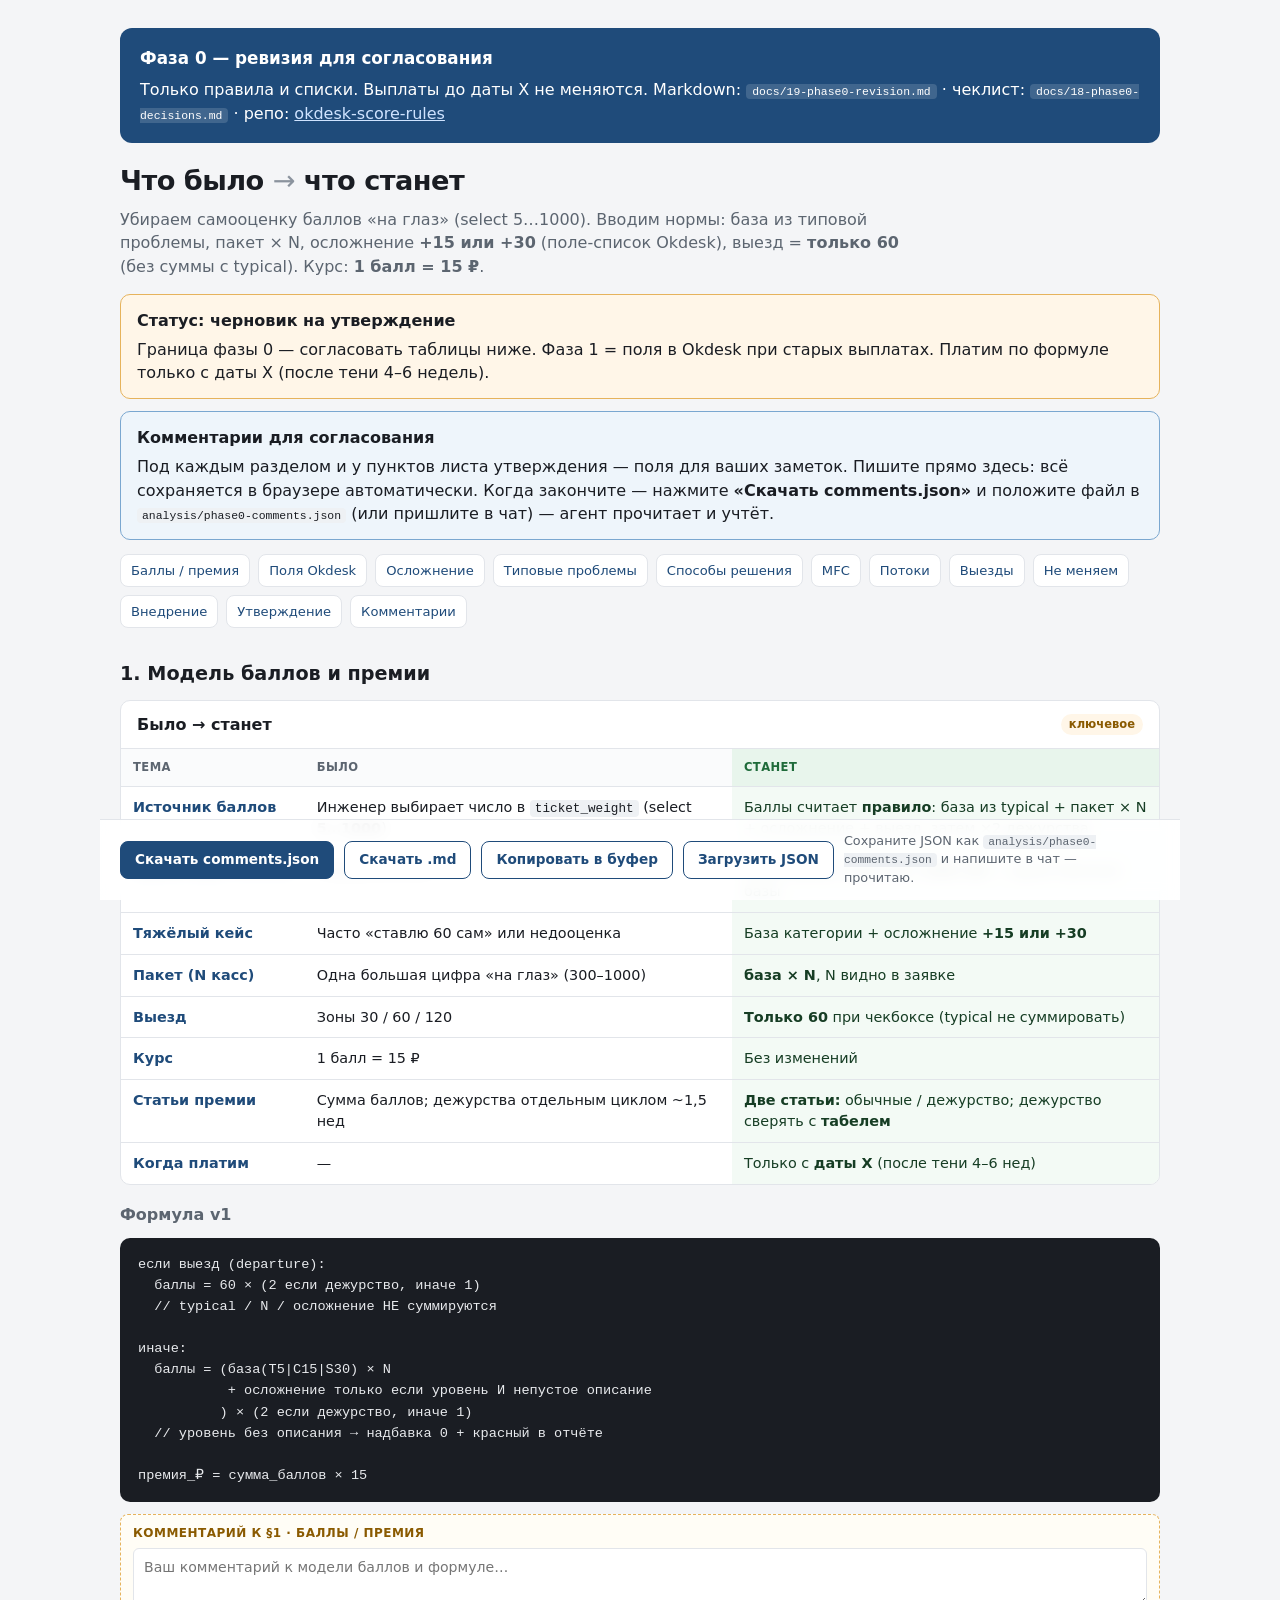
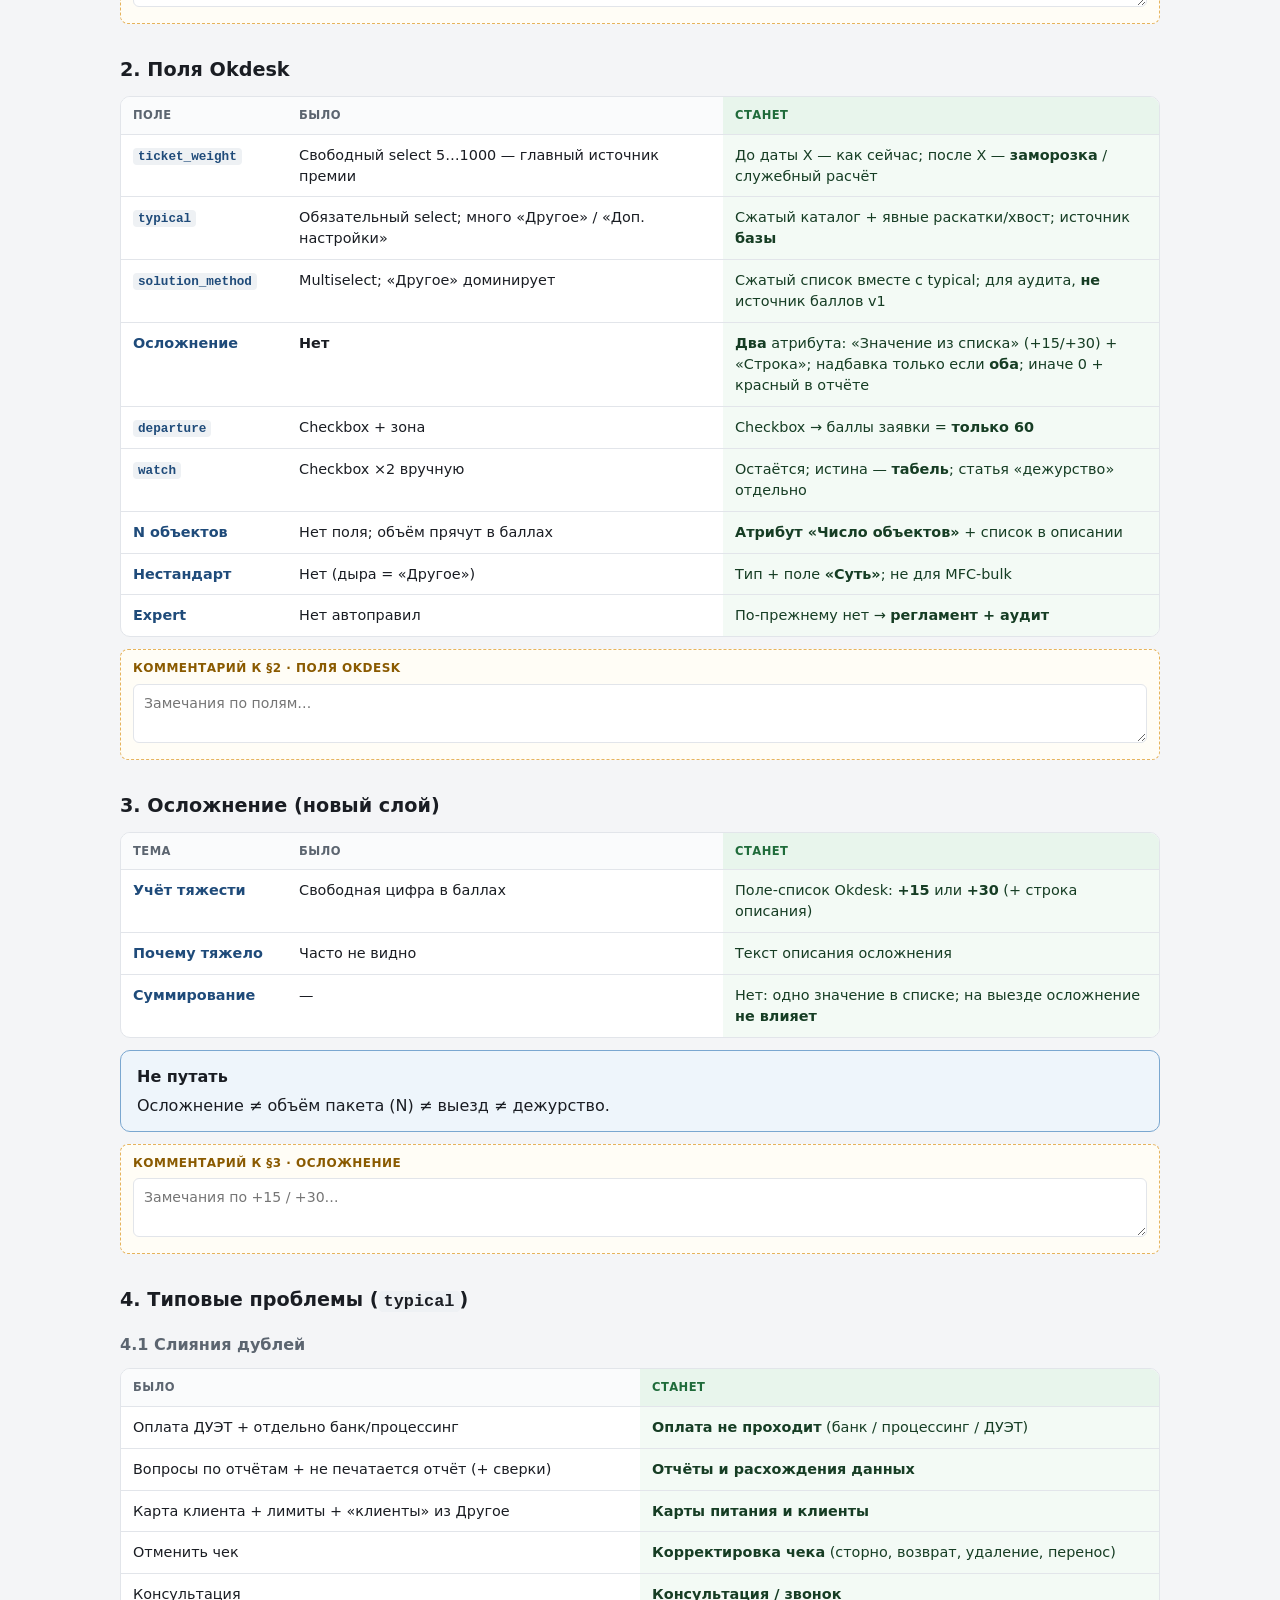
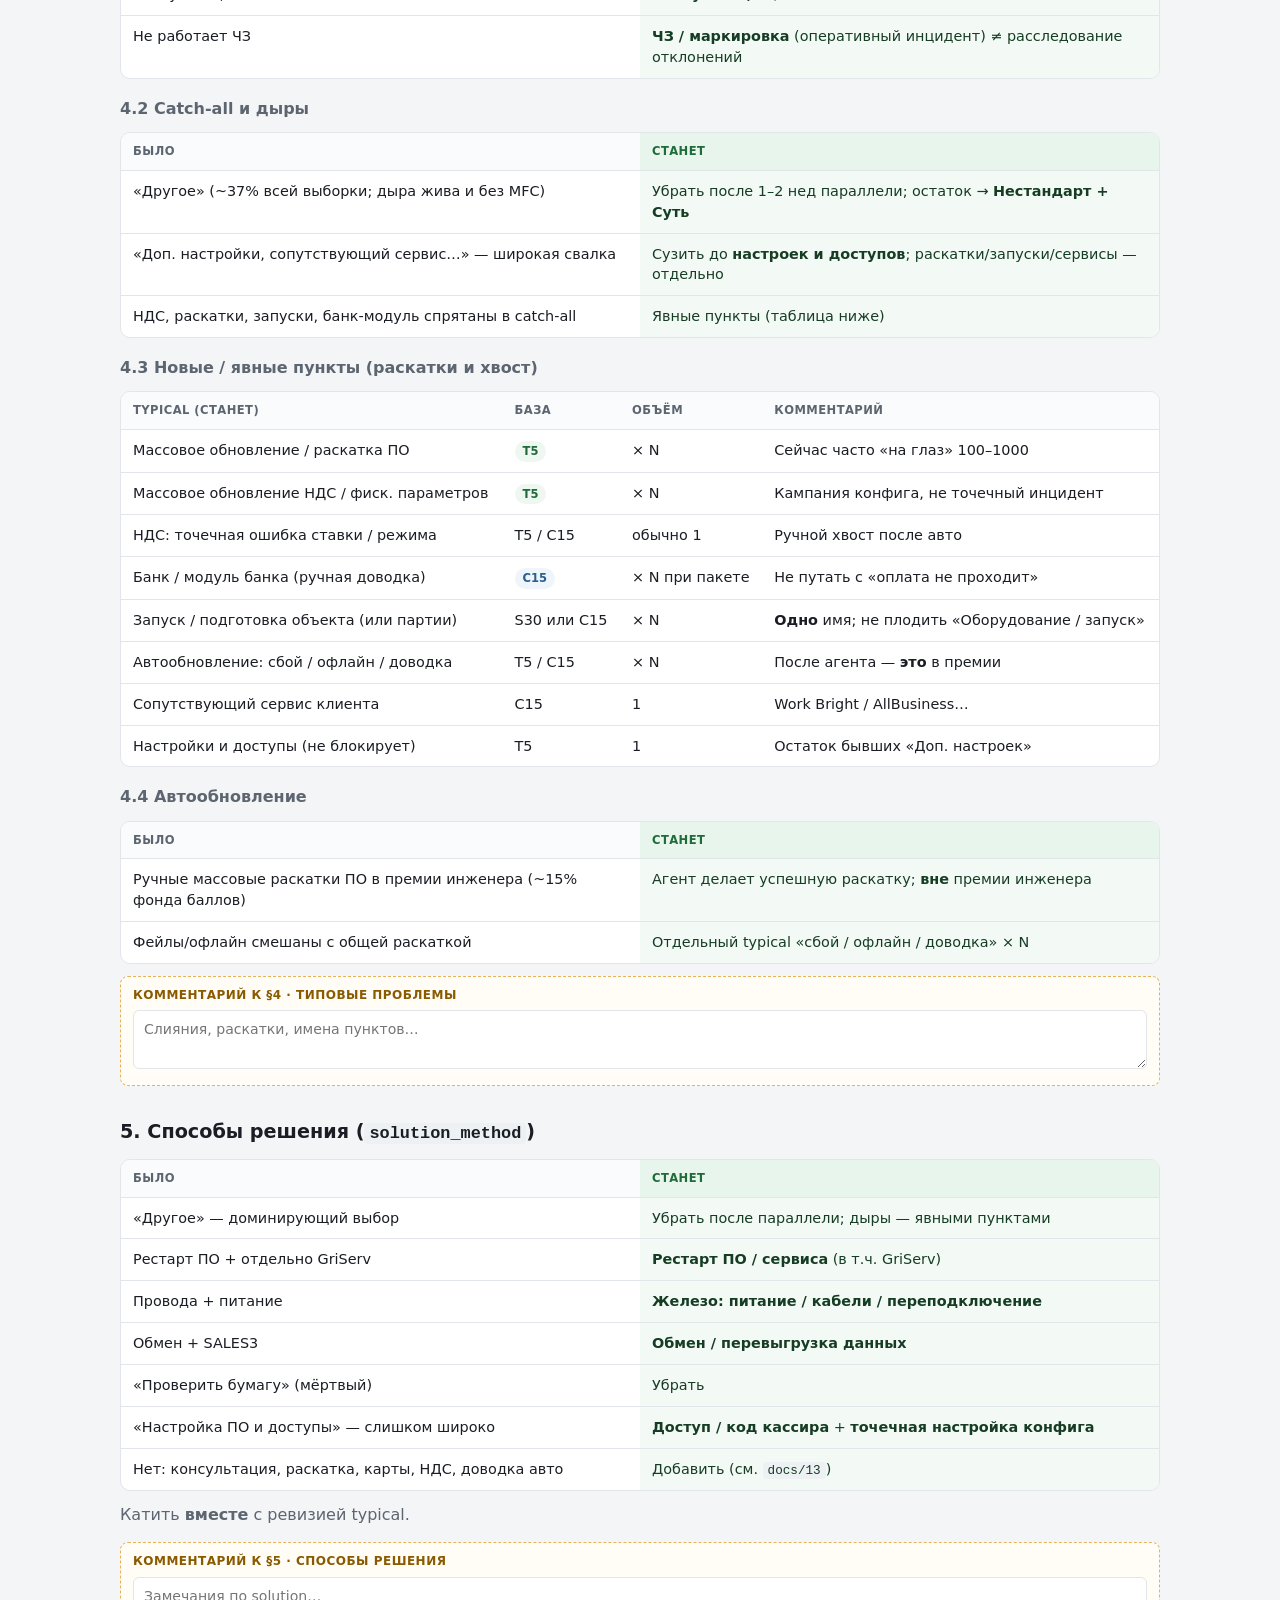
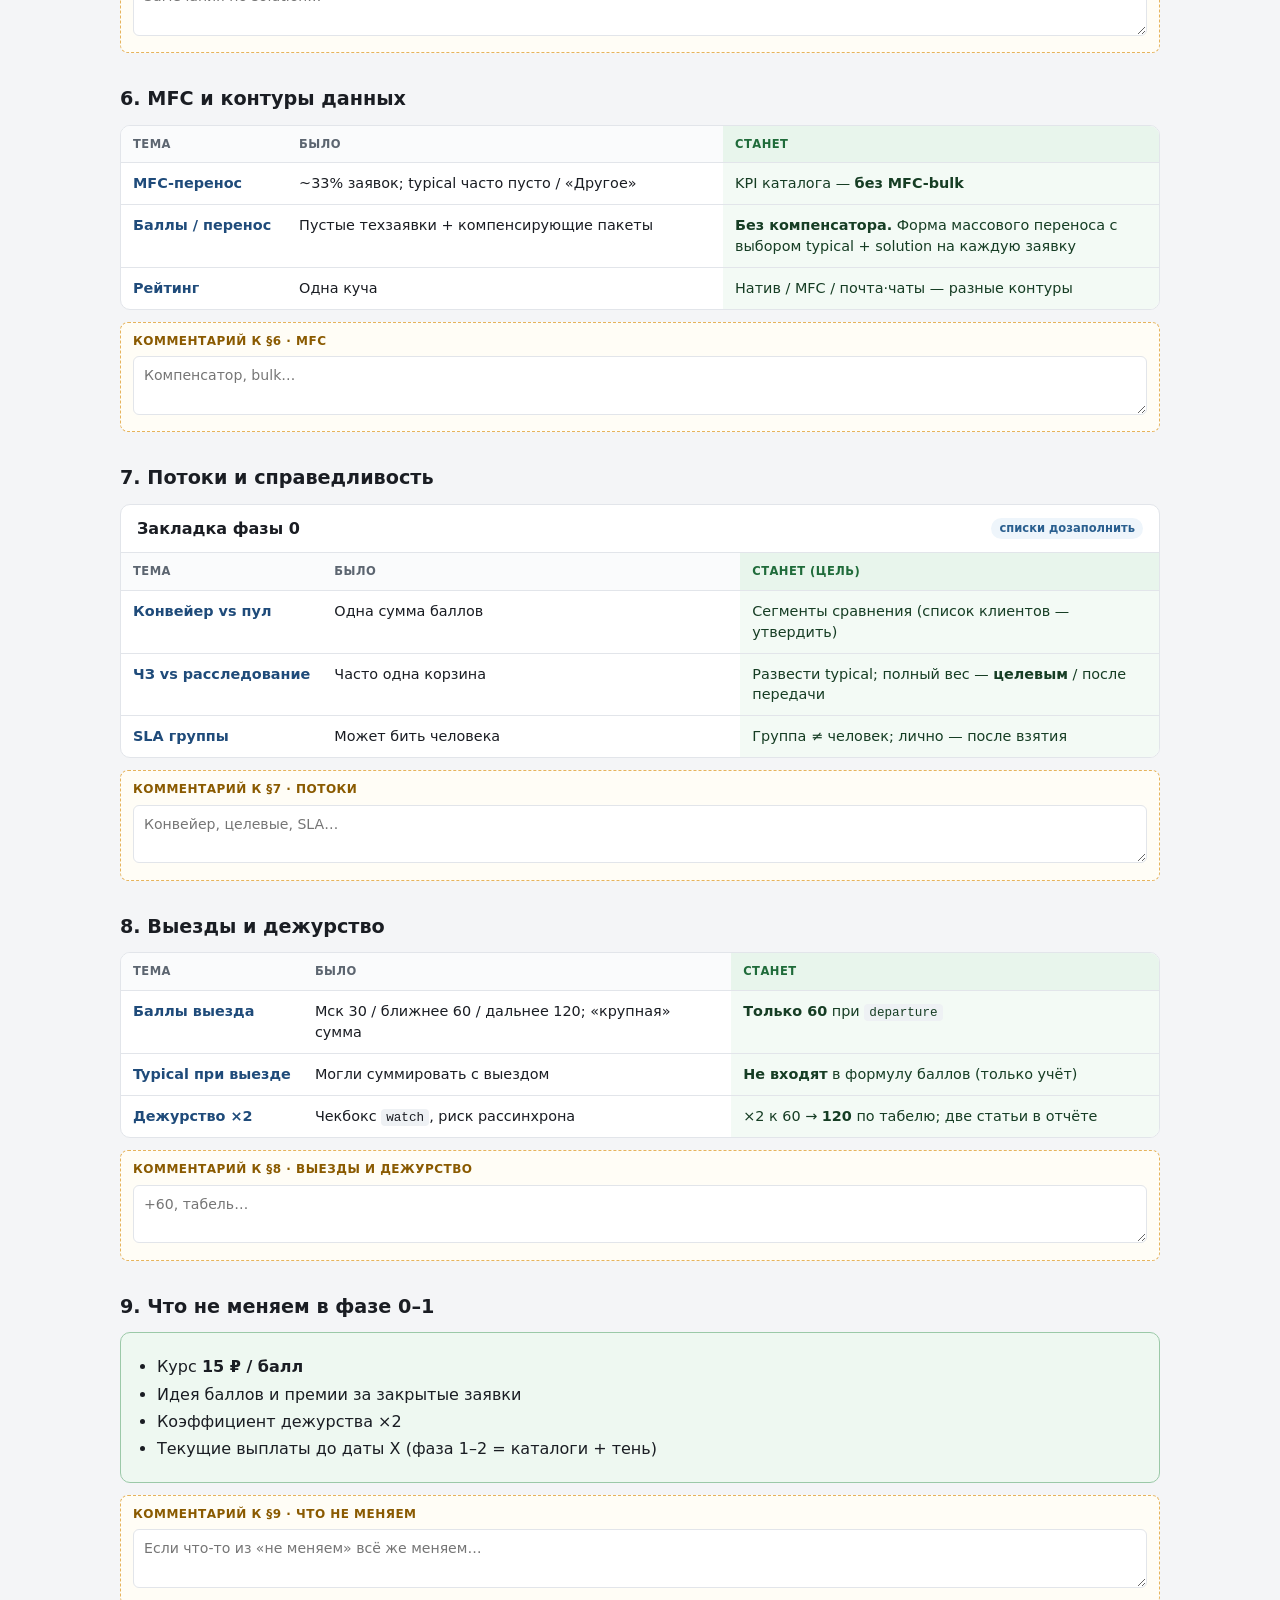
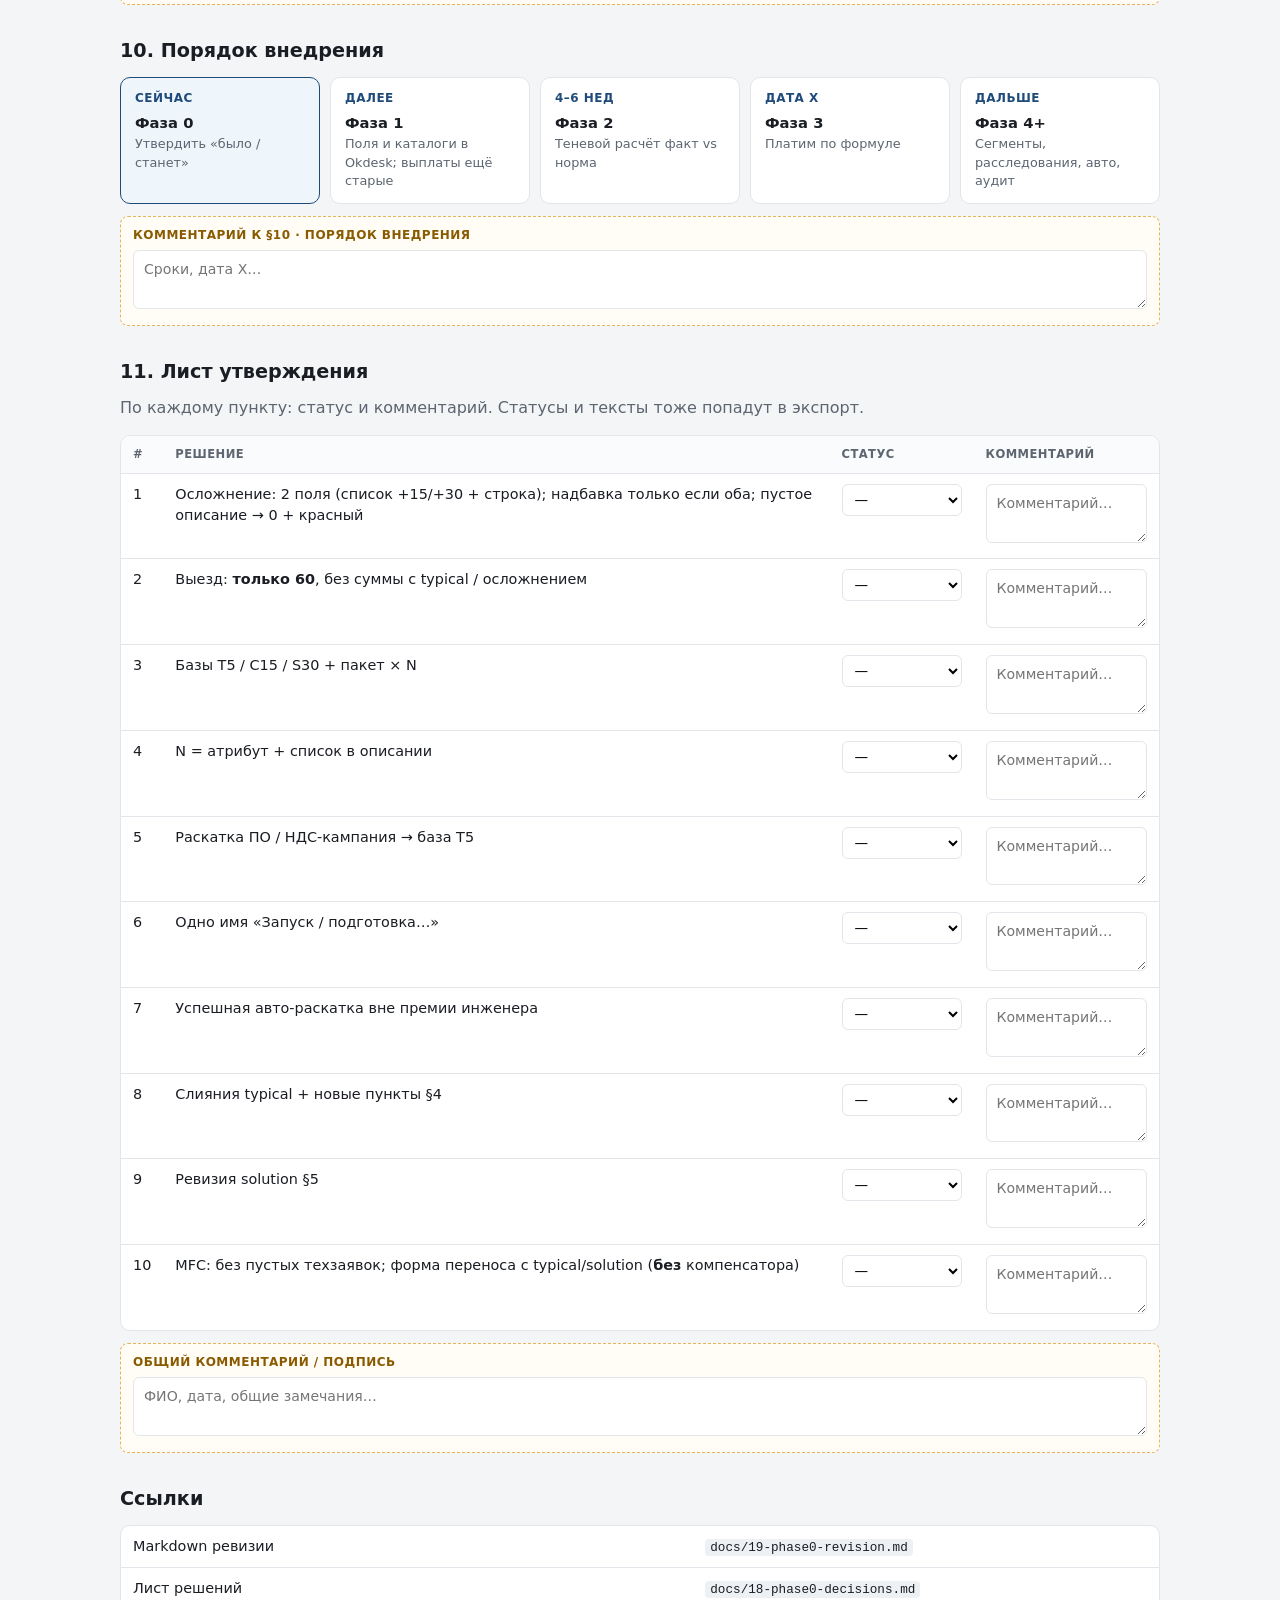
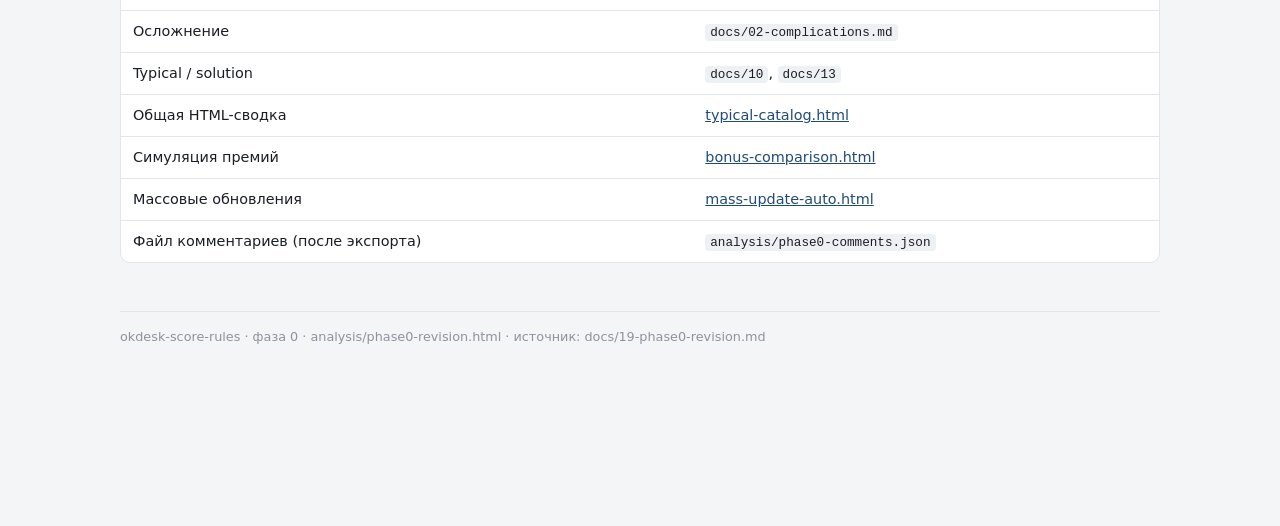
==== analysis/phase0-revision.html @ f2d7d1e8 "Синхронизировать полный рабочий контекст для продолжения с другого ПК. Фаза 0, план внедрения, симул" ====
<!DOCTYPE html>
<html lang="ru">
<head>
  <meta charset="utf-8" />
  <meta name="viewport" content="width=device-width, initial-scale=1" />
  <title>Фаза 0 — ревизия: было → станет</title>
  <style>
    :root {
      --bg: #f4f5f7; --surface: #fff; --text: #1a1d23; --muted: #5c6570; --faint: #8b939e;
      --line: #e2e5ea; --accent: #1f4b7a; --warn-bg: #fff6e8; --warn-border: #e6b35c;
      --info-bg: #eef5fb; --info-border: #7aa7d0; --ok-bg: #eef8f1; --ok-border: #9bc9a8;
      --was: #6b7280; --will: #1f6b3a; --will-bg: #f3faf5;
    }
    * { box-sizing: border-box; }
    body { margin: 0; font-family: "Segoe UI", system-ui, -apple-system, sans-serif; background: var(--bg); color: var(--text); line-height: 1.45; }
    .wrap { max-width: 1080px; margin: 0 auto; padding: 28px 20px 80px; }
    h1 { font-size: 1.7rem; font-weight: 700; margin: 0 0 8px; letter-spacing: -0.02em; }
    h2 { font-size: 1.2rem; font-weight: 650; margin: 0 0 10px; padding-top: 4px; }
    h3 { font-size: 1rem; font-weight: 650; margin: 18px 0 8px; color: var(--muted); }
    .lead { color: var(--muted); margin: 0 0 16px; max-width: 78ch; }
    .banner {
      background: #1f4b7a; color: #fff; border-radius: 12px; padding: 18px 20px; margin-bottom: 18px;
    }
    .banner a { color: #cfe3ff; }
    .banner code { background: rgba(255,255,255,.15); padding: 1px 6px; border-radius: 4px; }
    .nav { display: flex; flex-wrap: wrap; gap: 8px; margin: 14px 0 8px; }
    .nav a {
      font-size: 0.82rem; color: var(--accent); text-decoration: none; border: 1px solid var(--line);
      background: var(--surface); padding: 6px 10px; border-radius: 8px;
    }
    .nav a:hover { border-color: var(--accent); }
    section { margin-top: 28px; }
    .callout { border-radius: 10px; padding: 14px 16px; margin: 12px 0; border: 1px solid var(--line); background: var(--surface); }
    .callout.warn { background: var(--warn-bg); border-color: var(--warn-border); }
    .callout.info { background: var(--info-bg); border-color: var(--info-border); }
    .callout.ok { background: var(--ok-bg); border-color: var(--ok-border); }
    .callout strong { display: block; margin-bottom: 6px; }
    .card { background: var(--surface); border: 1px solid var(--line); border-radius: 10px; margin: 12px 0; overflow: hidden; }
    .card-h { padding: 12px 16px; border-bottom: 1px solid var(--line); font-weight: 650; display: flex; justify-content: space-between; gap: 8px; align-items: center; flex-wrap: wrap; }
    table { width: 100%; border-collapse: collapse; font-size: 0.9rem; }
    th, td { padding: 10px 12px; border-bottom: 1px solid var(--line); text-align: left; vertical-align: top; }
    th { font-size: 0.72rem; text-transform: uppercase; letter-spacing: 0.04em; color: var(--muted); font-weight: 600; background: #fafbfc; }
    tr:last-child td { border-bottom: 0; }
    th.was, td.was { width: 42%; }
    th.will, td.will { width: 42%; background: var(--will-bg); }
    th.will { color: var(--will); background: #e8f5ec; }
    td.topic { width: 16%; font-weight: 600; color: var(--accent); white-space: nowrap; }
    td.will { color: #163d24; }
    .pill { display: inline-block; font-size: 0.72rem; font-weight: 600; padding: 2px 8px; border-radius: 999px; background: #eef2f6; color: var(--muted); }
    .pill.ok { background: var(--ok-bg); color: #1f6b3a; }
    .pill.warn { background: var(--warn-bg); color: #8a5a00; }
    .pill.info { background: var(--info-bg); color: #2a5f8f; }
    code { font-size: 0.88em; background: #eef1f4; padding: 1px 5px; border-radius: 4px; }
    pre.formula {
      background: #1a1d23; color: #e8eaed; border-radius: 10px; padding: 16px 18px;
      font-size: 0.85rem; line-height: 1.55; overflow-x: auto; margin: 12px 0;
    }
    .phases { display: grid; grid-template-columns: repeat(5, 1fr); gap: 10px; margin: 12px 0; }
    @media (max-width: 900px) {
      .phases { grid-template-columns: 1fr 1fr; }
      td.topic { white-space: normal; }
    }
    .phase {
      background: var(--surface); border: 1px solid var(--line); border-radius: 10px; padding: 12px 14px;
    }
    .phase.on { border-color: var(--accent); background: var(--info-bg); }
    .phase .n { font-size: 0.75rem; font-weight: 700; color: var(--accent); text-transform: uppercase; letter-spacing: 0.04em; }
    .phase .t { font-weight: 650; margin: 4px 0 2px; font-size: 0.92rem; }
    .phase .d { font-size: 0.8rem; color: var(--muted); }
    ul.keep { margin: 8px 0; padding-left: 20px; }
    ul.keep li { margin: 4px 0; }
    .approve td:last-child { width: auto; text-align: left; color: var(--text); }
    .links a { color: var(--accent); }
    footer { margin-top: 48px; color: var(--faint); font-size: 0.8rem; border-top: 1px solid var(--line); padding-top: 16px; }
    .arrow { color: var(--faint); font-weight: 400; }

    /* Comments */
    .comment-box {
      margin: 10px 0 0; padding: 10px 12px; background: #fffdf6; border: 1px dashed #e6b35c;
      border-radius: 8px;
    }
    .comment-box label {
      display: block; font-size: 0.75rem; font-weight: 650; color: #8a5a00;
      text-transform: uppercase; letter-spacing: 0.04em; margin-bottom: 6px;
    }
    .comment-box textarea, .approve-comment {
      width: 100%; min-height: 56px; resize: vertical; font: inherit; font-size: 0.88rem;
      border: 1px solid var(--line); border-radius: 6px; padding: 8px 10px; background: #fff;
      color: var(--text);
    }
    .comment-box textarea:focus, .approve-comment:focus, .status-sel:focus {
      outline: 2px solid var(--info-border); outline-offset: 1px;
    }
    .approve-row td { vertical-align: top; }
    .status-sel {
      font: inherit; font-size: 0.85rem; padding: 6px 8px; border-radius: 6px;
      border: 1px solid var(--line); background: #fff; min-width: 7.5rem;
    }
    .status-sel.ok { background: var(--ok-bg); border-color: var(--ok-border); }
    .status-sel.fix { background: var(--warn-bg); border-color: var(--warn-border); }
    .toolbar {
      position: sticky; bottom: 0; z-index: 20; margin: 24px -20px 0; padding: 12px 20px;
      background: rgba(255,255,255,.92); border-top: 1px solid var(--line);
      backdrop-filter: blur(8px); display: flex; flex-wrap: wrap; gap: 10px; align-items: center;
    }
    .toolbar button, .toolbar label.btn {
      font: inherit; font-size: 0.85rem; font-weight: 600; padding: 8px 14px; border-radius: 8px;
      border: 1px solid var(--accent); background: var(--accent); color: #fff; cursor: pointer;
    }
    .toolbar button.secondary { background: #fff; color: var(--accent); }
    .toolbar .hint { font-size: 0.8rem; color: var(--muted); flex: 1; min-width: 200px; }
    .toolbar .saved { font-size: 0.8rem; color: #1f6b3a; }
    #importFile { display: none; }
  </style>
</head>
<body>
  <div class="wrap">

    <div class="banner">
      <strong style="display:block;font-size:1.05rem;margin-bottom:8px">Фаза 0 — ревизия для согласования</strong>
      Только правила и списки. Выплаты до даты X не меняются.
      Markdown: <code>docs/19-phase0-revision.md</code>
      · чеклист: <code>docs/18-phase0-decisions.md</code>
      · репо: <a href="https://github.com/averstech2026/okdesk-score-rules">okdesk-score-rules</a>
    </div>

    <h1>Что было <span class="arrow">→</span> что станет</h1>
    <p class="lead">
      Убираем самооценку баллов «на глаз» (select 5…1000). Вводим нормы: база из типовой проблемы,
      пакет × N, осложнение <b>+15 или +30</b> (поле-список Okdesk), выезд = <b>только 60</b> (без суммы с typical). Курс: <b>1 балл = 15 ₽</b>.
    </p>

    <div class="callout warn">
      <strong>Статус: черновик на утверждение</strong>
      Граница фазы 0 — согласовать таблицы ниже. Фаза 1 = поля в Okdesk при старых выплатах. Платим по формуле только с даты X (после тени 4–6 недель).
    </div>

    <div class="callout info">
      <strong>Комментарии для согласования</strong>
      Под каждым разделом и у пунктов листа утверждения — поля для ваших заметок.
      Пишите прямо здесь: всё сохраняется в браузере автоматически.
      Когда закончите — нажмите <b>«Скачать comments.json»</b> и положите файл в
      <code>analysis/phase0-comments.json</code> (или пришлите в чат) — агент прочитает и учтёт.
    </div>

    <nav class="nav">
      <a href="#model">Баллы / премия</a>
      <a href="#fields">Поля Okdesk</a>
      <a href="#complic">Осложнение</a>
      <a href="#typical">Типовые проблемы</a>
      <a href="#solution">Способы решения</a>
      <a href="#mfc">MFC</a>
      <a href="#streams">Потоки</a>
      <a href="#visits">Выезды</a>
      <a href="#keep">Не меняем</a>
      <a href="#roadmap">Внедрение</a>
      <a href="#approve">Утверждение</a>
      <a href="#approve">Комментарии</a>
    </nav>

    <!-- 1 -->
    <section id="model">
      <h2>1. Модель баллов и премии</h2>
      <div class="card">
        <div class="card-h">
          <span>Было → станет</span>
          <span class="pill warn">ключевое</span>
        </div>
        <table>
          <thead>
            <tr><th class="topic">Тема</th><th class="was">Было</th><th class="will">Станет</th></tr>
          </thead>
          <tbody>
            <tr>
              <td class="topic">Источник баллов</td>
              <td class="was">Инженер выбирает число в <code>ticket_weight</code> (select <b>5…1000</b>)</td>
              <td class="will">Баллы считает <b>правило</b>: база из typical + пакет × N + осложнение + выезд, затем ×2 дежурства</td>
            </tr>
            <tr>
              <td class="topic">Ориентиры 5/15/30</td>
              <td class="was">Неформальные</td>
              <td class="will">Коды <b>T5=5 / C15=15 / S30=30</b> — единственные базы</td>
            </tr>
            <tr>
              <td class="topic">Тяжёлый кейс</td>
              <td class="was">Часто «ставлю 60 сам» или недооценка</td>
              <td class="will">База категории + осложнение <b>+15 или +30</b></td>
            </tr>
            <tr>
              <td class="topic">Пакет (N касс)</td>
              <td class="was">Одна большая цифра «на глаз» (300–1000)</td>
              <td class="will"><b>база × N</b>, N видно в заявке</td>
            </tr>
            <tr>
              <td class="topic">Выезд</td>
              <td class="was">Зоны 30 / 60 / 120</td>
              <td class="will"><b>Только 60</b> при чекбоксе (typical не суммировать)</td>
            </tr>
            <tr>
              <td class="topic">Курс</td>
              <td class="was">1 балл = 15 ₽</td>
              <td class="will">Без изменений</td>
            </tr>
            <tr>
              <td class="topic">Статьи премии</td>
              <td class="was">Сумма баллов; дежурства отдельным циклом ~1,5 нед</td>
              <td class="will"><b>Две статьи:</b> обычные / дежурство; дежурство сверять с <b>табелем</b></td>
            </tr>
            <tr>
              <td class="topic">Когда платим</td>
              <td class="was">—</td>
              <td class="will">Только с <b>даты X</b> (после тени 4–6 нед)</td>
            </tr>
          </tbody>
        </table>
      </div>

      <h3>Формула v1</h3>
      <pre class="formula">если выезд (departure):
  баллы = 60 × (2 если дежурство, иначе 1)
  // typical / N / осложнение НЕ суммируются

иначе:
  баллы = (база(T5|C15|S30) × N
           + осложнение только если уровень И непустое описание
          ) × (2 если дежурство, иначе 1)
  // уровень без описания → надбавка 0 + красный в отчёте

премия_₽ = сумма_баллов × 15</pre>
      <div class="comment-box">
        <label for="c-s1">Комментарий к §1 · Баллы / премия</label>
        <textarea id="c-s1" data-key="section.1" placeholder="Ваш комментарий к модели баллов и формуле…"></textarea>
      </div>
    </section>

    <!-- 2 -->
    <section id="fields">
      <h2>2. Поля Okdesk</h2>
      <div class="card">
        <table>
          <thead>
            <tr><th class="topic">Поле</th><th class="was">Было</th><th class="will">Станет</th></tr>
          </thead>
          <tbody>
            <tr>
              <td class="topic"><code>ticket_weight</code></td>
              <td class="was">Свободный select 5…1000 — главный источник премии</td>
              <td class="will">До даты X — как сейчас; после X — <b>заморозка</b> / служебный расчёт</td>
            </tr>
            <tr>
              <td class="topic"><code>typical</code></td>
              <td class="was">Обязательный select; много «Другое» / «Доп. настройки»</td>
              <td class="will">Сжатый каталог + явные раскатки/хвост; источник <b>базы</b></td>
            </tr>
            <tr>
              <td class="topic"><code>solution_method</code></td>
              <td class="was">Multiselect; «Другое» доминирует</td>
              <td class="will">Сжатый список вместе с typical; для аудита, <b>не</b> источник баллов v1</td>
            </tr>
            <tr>
              <td class="topic">Осложнение</td>
              <td class="was"><b>Нет</b></td>
              <td class="will"><b>Два</b> атрибута: «Значение из списка» (+15/+30) + «Строка»; надбавка только если <b>оба</b>; иначе 0 + красный в отчёте</td>
            </tr>
            <tr>
              <td class="topic"><code>departure</code></td>
              <td class="was">Checkbox + зона</td>
              <td class="will">Checkbox → баллы заявки = <b>только 60</b></td>
            </tr>
            <tr>
              <td class="topic"><code>watch</code></td>
              <td class="was">Checkbox ×2 вручную</td>
              <td class="will">Остаётся; истина — <b>табель</b>; статья «дежурство» отдельно</td>
            </tr>
            <tr>
              <td class="topic">N объектов</td>
              <td class="was">Нет поля; объём прячут в баллах</td>
              <td class="will"><b>Атрибут «Число объектов»</b> + список в описании</td>
            </tr>
            <tr>
              <td class="topic">Нестандарт</td>
              <td class="was">Нет (дыра = «Другое»)</td>
              <td class="will">Тип + поле <b>«Суть»</b>; не для MFC-bulk</td>
            </tr>
            <tr>
              <td class="topic">Expert</td>
              <td class="was">Нет автоправил</td>
              <td class="will">По-прежнему нет → <b>регламент + аудит</b></td>
            </tr>
          </tbody>
        </table>
      </div>
      <div class="comment-box">
        <label for="c-s2">Комментарий к §2 · Поля Okdesk</label>
        <textarea id="c-s2" data-key="section.2" placeholder="Замечания по полям…"></textarea>
      </div>
    </section>

    <!-- 3 -->
    <section id="complic">
      <h2>3. Осложнение (новый слой)</h2>
      <div class="card">
        <table>
          <thead>
            <tr><th class="topic">Тема</th><th class="was">Было</th><th class="will">Станет</th></tr>
          </thead>
          <tbody>
            <tr>
              <td class="topic">Учёт тяжести</td>
              <td class="was">Свободная цифра в баллах</td>
              <td class="will">Поле-список Okdesk: <b>+15</b> или <b>+30</b> (+ строка описания)</td>
            </tr>
            <tr>
              <td class="topic">Почему тяжело</td>
              <td class="was">Часто не видно</td>
              <td class="will">Текст описания осложнения</td>
            </tr>
            <tr>
              <td class="topic">Суммирование</td>
              <td class="was">—</td>
              <td class="will">Нет: одно значение в списке; на выезде осложнение <b>не влияет</b></td>
            </tr>
          </tbody>
        </table>
      </div>
      <div class="callout info">
        <strong>Не путать</strong>
        Осложнение ≠ объём пакета (N) ≠ выезд ≠ дежурство.
      </div>
      <div class="comment-box">
        <label for="c-s3">Комментарий к §3 · Осложнение</label>
        <textarea id="c-s3" data-key="section.3" placeholder="Замечания по +15 / +30…"></textarea>
      </div>
    </section>

    <!-- 4 -->
    <section id="typical">
      <h2>4. Типовые проблемы (<code>typical</code>)</h2>

      <h3>4.1 Слияния дублей</h3>
      <div class="card">
        <table>
          <thead>
            <tr><th class="was">Было</th><th class="will">Станет</th></tr>
          </thead>
          <tbody>
            <tr>
              <td class="was">Оплата ДУЭТ + отдельно банк/процессинг</td>
              <td class="will"><b>Оплата не проходит</b> (банк / процессинг / ДУЭТ)</td>
            </tr>
            <tr>
              <td class="was">Вопросы по отчётам + не печатается отчёт (+ сверки)</td>
              <td class="will"><b>Отчёты и расхождения данных</b></td>
            </tr>
            <tr>
              <td class="was">Карта клиента + лимиты + «клиенты» из Другое</td>
              <td class="will"><b>Карты питания и клиенты</b></td>
            </tr>
            <tr>
              <td class="was">Отменить чек</td>
              <td class="will"><b>Корректировка чека</b> (сторно, возврат, удаление, перенос)</td>
            </tr>
            <tr>
              <td class="was">Консультация</td>
              <td class="will"><b>Консультация / звонок</b></td>
            </tr>
            <tr>
              <td class="was">Не работает ЧЗ</td>
              <td class="will"><b>ЧЗ / маркировка</b> (оперативный инцидент) ≠ расследование отклонений</td>
            </tr>
          </tbody>
        </table>
      </div>

      <h3>4.2 Catch-all и дыры</h3>
      <div class="card">
        <table>
          <thead>
            <tr><th class="was">Было</th><th class="will">Станет</th></tr>
          </thead>
          <tbody>
            <tr>
              <td class="was">«Другое» (~37% всей выборки; дыра жива и без MFC)</td>
              <td class="will">Убрать после 1–2 нед параллели; остаток → <b>Нестандарт + Суть</b></td>
            </tr>
            <tr>
              <td class="was">«Доп. настройки, сопутствующий сервис…» — широкая свалка</td>
              <td class="will">Сузить до <b>настроек и доступов</b>; раскатки/запуски/сервисы — отдельно</td>
            </tr>
            <tr>
              <td class="was">НДС, раскатки, запуски, банк-модуль спрятаны в catch-all</td>
              <td class="will">Явные пункты (таблица ниже)</td>
            </tr>
          </tbody>
        </table>
      </div>

      <h3>4.3 Новые / явные пункты (раскатки и хвост)</h3>
      <div class="card">
        <table>
          <thead>
            <tr>
              <th>Typical (станет)</th>
              <th>База</th>
              <th>Объём</th>
              <th>Комментарий</th>
            </tr>
          </thead>
          <tbody>
            <tr>
              <td>Массовое обновление / раскатка ПО</td>
              <td><span class="pill ok">T5</span></td>
              <td>× N</td>
              <td>Сейчас часто «на глаз» 100–1000</td>
            </tr>
            <tr>
              <td>Массовое обновление НДС / фиск. параметров</td>
              <td><span class="pill ok">T5</span></td>
              <td>× N</td>
              <td>Кампания конфига, не точечный инцидент</td>
            </tr>
            <tr>
              <td>НДС: точечная ошибка ставки / режима</td>
              <td>T5 / C15</td>
              <td>обычно 1</td>
              <td>Ручной хвост после авто</td>
            </tr>
            <tr>
              <td>Банк / модуль банка (ручная доводка)</td>
              <td><span class="pill info">C15</span></td>
              <td>× N при пакете</td>
              <td>Не путать с «оплата не проходит»</td>
            </tr>
            <tr>
              <td>Запуск / подготовка объекта (или партии)</td>
              <td>S30 или C15</td>
              <td>× N</td>
              <td><b>Одно</b> имя; не плодить «Оборудование / запуск»</td>
            </tr>
            <tr>
              <td>Автообновление: сбой / офлайн / доводка</td>
              <td>T5 / C15</td>
              <td>× N</td>
              <td>После агента — <b>это</b> в премии</td>
            </tr>
            <tr>
              <td>Сопутствующий сервис клиента</td>
              <td>C15</td>
              <td>1</td>
              <td>Work Bright / AllBusiness…</td>
            </tr>
            <tr>
              <td>Настройки и доступы (не блокирует)</td>
              <td>T5</td>
              <td>1</td>
              <td>Остаток бывших «Доп. настроек»</td>
            </tr>
          </tbody>
        </table>
      </div>

      <h3>4.4 Автообновление</h3>
      <div class="card">
        <table>
          <thead>
            <tr><th class="was">Было</th><th class="will">Станет</th></tr>
          </thead>
          <tbody>
            <tr>
              <td class="was">Ручные массовые раскатки ПО в премии инженера (~15% фонда баллов)</td>
              <td class="will">Агент делает успешную раскатку; <b>вне</b> премии инженера</td>
            </tr>
            <tr>
              <td class="was">Фейлы/офлайн смешаны с общей раскаткой</td>
              <td class="will">Отдельный typical «сбой / офлайн / доводка» × N</td>
            </tr>
          </tbody>
        </table>
      </div>
      <div class="comment-box">
        <label for="c-s4">Комментарий к §4 · Типовые проблемы</label>
        <textarea id="c-s4" data-key="section.4" placeholder="Слияния, раскатки, имена пунктов…"></textarea>
      </div>
    </section>

    <!-- 5 -->
    <section id="solution">
      <h2>5. Способы решения (<code>solution_method</code>)</h2>
      <div class="card">
        <table>
          <thead>
            <tr><th class="was">Было</th><th class="will">Станет</th></tr>
          </thead>
          <tbody>
            <tr>
              <td class="was">«Другое» — доминирующий выбор</td>
              <td class="will">Убрать после параллели; дыры — явными пунктами</td>
            </tr>
            <tr>
              <td class="was">Рестарт ПО + отдельно GriServ</td>
              <td class="will"><b>Рестарт ПО / сервиса</b> (в т.ч. GriServ)</td>
            </tr>
            <tr>
              <td class="was">Провода + питание</td>
              <td class="will"><b>Железо: питание / кабели / переподключение</b></td>
            </tr>
            <tr>
              <td class="was">Обмен + SALES3</td>
              <td class="will"><b>Обмен / перевыгрузка данных</b></td>
            </tr>
            <tr>
              <td class="was">«Проверить бумагу» (мёртвый)</td>
              <td class="will">Убрать</td>
            </tr>
            <tr>
              <td class="was">«Настройка ПО и доступы» — слишком широко</td>
              <td class="will"><b>Доступ / код кассира</b> + <b>точечная настройка конфига</b></td>
            </tr>
            <tr>
              <td class="was">Нет: консультация, раскатка, карты, НДС, доводка авто</td>
              <td class="will">Добавить (см. <code>docs/13</code>)</td>
            </tr>
          </tbody>
        </table>
      </div>
      <p class="lead" style="margin-top:8px">Катить <b>вместе</b> с ревизией typical.</p>
      <div class="comment-box">
        <label for="c-s5">Комментарий к §5 · Способы решения</label>
        <textarea id="c-s5" data-key="section.5" placeholder="Замечания по solution…"></textarea>
      </div>
    </section>

    <!-- 6 -->
    <section id="mfc">
      <h2>6. MFC и контуры данных</h2>
      <div class="card">
        <table>
          <thead>
            <tr><th class="topic">Тема</th><th class="was">Было</th><th class="will">Станет</th></tr>
          </thead>
          <tbody>
            <tr>
              <td class="topic">MFC-перенос</td>
              <td class="was">~33% заявок; typical часто пусто / «Другое»</td>
              <td class="will">KPI каталога — <b>без MFC-bulk</b></td>
            </tr>
            <tr>
              <td class="topic">Баллы / перенос</td>
              <td class="was">Пустые техзаявки + компенсирующие пакеты</td>
              <td class="will"><b>Без компенсатора.</b> Форма массового переноса с выбором typical + solution на каждую заявку</td>
            </tr>
            <tr>
              <td class="topic">Рейтинг</td>
              <td class="was">Одна куча</td>
              <td class="will">Натив / MFC / почта·чаты — разные контуры</td>
            </tr>
          </tbody>
        </table>
      </div>
      <div class="comment-box">
        <label for="c-s6">Комментарий к §6 · MFC</label>
        <textarea id="c-s6" data-key="section.6" placeholder="Компенсатор, bulk…"></textarea>
      </div>
    </section>

    <!-- 7 -->
    <section id="streams">
      <h2>7. Потоки и справедливость</h2>
      <div class="card">
        <div class="card-h">
          <span>Закладка фазы 0</span>
          <span class="pill info">списки дозаполнить</span>
        </div>
        <table>
          <thead>
            <tr><th class="topic">Тема</th><th class="was">Было</th><th class="will">Станет (цель)</th></tr>
          </thead>
          <tbody>
            <tr>
              <td class="topic">Конвейер vs пул</td>
              <td class="was">Одна сумма баллов</td>
              <td class="will">Сегменты сравнения (список клиентов — утвердить)</td>
            </tr>
            <tr>
              <td class="topic">ЧЗ vs расследование</td>
              <td class="was">Часто одна корзина</td>
              <td class="will">Развести typical; полный вес — <b>целевым</b> / после передачи</td>
            </tr>
            <tr>
              <td class="topic">SLA группы</td>
              <td class="was">Может бить человека</td>
              <td class="will">Группа ≠ человек; лично — после взятия</td>
            </tr>
          </tbody>
        </table>
      </div>
      <div class="comment-box">
        <label for="c-s7">Комментарий к §7 · Потоки</label>
        <textarea id="c-s7" data-key="section.7" placeholder="Конвейер, целевые, SLA…"></textarea>
      </div>
    </section>

    <!-- 8 -->
    <section id="visits">
      <h2>8. Выезды и дежурство</h2>
      <div class="card">
        <table>
          <thead>
            <tr><th class="topic">Тема</th><th class="was">Было</th><th class="will">Станет</th></tr>
          </thead>
          <tbody>
            <tr>
              <td class="topic">Баллы выезда</td>
              <td class="was">Мск 30 / ближнее 60 / дальнее 120; «крупная» сумма</td>
              <td class="will"><b>Только 60</b> при <code>departure</code></td>
            </tr>
            <tr>
              <td class="topic">Typical при выезде</td>
              <td class="was">Могли суммировать с выездом</td>
              <td class="will"><b>Не входят</b> в формулу баллов (только учёт)</td>
            </tr>
            <tr>
              <td class="topic">Дежурство ×2</td>
              <td class="was">Чекбокс <code>watch</code>, риск рассинхрона</td>
              <td class="will">×2 к 60 → <b>120</b> по табелю; две статьи в отчёте</td>
            </tr>
          </tbody>
        </table>
      </div>
      <div class="comment-box">
        <label for="c-s8">Комментарий к §8 · Выезды и дежурство</label>
        <textarea id="c-s8" data-key="section.8" placeholder="+60, табель…"></textarea>
      </div>
    </section>

    <!-- 9 -->
    <section id="keep">
      <h2>9. Что не меняем в фазе 0–1</h2>
      <div class="callout ok">
        <ul class="keep">
          <li>Курс <b>15 ₽ / балл</b></li>
          <li>Идея баллов и премии за закрытые заявки</li>
          <li>Коэффициент дежурства ×2</li>
          <li>Текущие выплаты до даты X (фаза 1–2 = каталоги + тень)</li>
        </ul>
      </div>
      <div class="comment-box">
        <label for="c-s9">Комментарий к §9 · Что не меняем</label>
        <textarea id="c-s9" data-key="section.9" placeholder="Если что-то из «не меняем» всё же меняем…"></textarea>
      </div>
    </section>

    <!-- 10 -->
    <section id="roadmap">
      <h2>10. Порядок внедрения</h2>
      <div class="phases">
        <div class="phase on">
          <div class="n">Сейчас</div>
          <div class="t">Фаза 0</div>
          <div class="d">Утвердить «было / станет»</div>
        </div>
        <div class="phase">
          <div class="n">Далее</div>
          <div class="t">Фаза 1</div>
          <div class="d">Поля и каталоги в Okdesk; выплаты ещё старые</div>
        </div>
        <div class="phase">
          <div class="n">4–6 нед</div>
          <div class="t">Фаза 2</div>
          <div class="d">Теневой расчёт факт vs норма</div>
        </div>
        <div class="phase">
          <div class="n">Дата X</div>
          <div class="t">Фаза 3</div>
          <div class="d">Платим по формуле</div>
        </div>
        <div class="phase">
          <div class="n">Дальше</div>
          <div class="t">Фаза 4+</div>
          <div class="d">Сегменты, расследования, авто, аудит</div>
        </div>
      </div>
      <div class="comment-box">
        <label for="c-s10">Комментарий к §10 · Порядок внедрения</label>
        <textarea id="c-s10" data-key="section.10" placeholder="Сроки, дата X…"></textarea>
      </div>
    </section>

    <!-- 11 -->
    <section id="approve">
      <h2>11. Лист утверждения</h2>
      <p class="lead">По каждому пункту: статус и комментарий. Статусы и тексты тоже попадут в экспорт.</p>
      <div class="card">
        <table class="approve">
          <thead>
            <tr><th style="width:2.5rem">#</th><th>Решение</th><th style="width:8rem">Статус</th><th>Комментарий</th></tr>
          </thead>
          <tbody>
            <tr class="approve-row">
              <td>1</td>
              <td>Осложнение: 2 поля (список +15/+30 + строка); надбавка только если оба; пустое описание → 0 + красный</td>
              <td><select class="status-sel" data-key="approve.1.status" aria-label="Статус 1"><option value="">—</option><option value="да">да</option><option value="правим">правим</option><option value="позже">позже</option></select></td>
              <td><textarea class="approve-comment" data-key="approve.1.comment" rows="2" placeholder="Комментарий…"></textarea></td>
            </tr>
            <tr class="approve-row">
              <td>2</td>
              <td>Выезд: <b>только 60</b>, без суммы с typical / осложнением</td>
              <td><select class="status-sel" data-key="approve.2.status" aria-label="Статус 2"><option value="">—</option><option value="да">да</option><option value="правим">правим</option><option value="позже">позже</option></select></td>
              <td><textarea class="approve-comment" data-key="approve.2.comment" rows="2" placeholder="Комментарий…"></textarea></td>
            </tr>
            <tr class="approve-row">
              <td>3</td>
              <td>Базы T5 / C15 / S30 + пакет × N</td>
              <td><select class="status-sel" data-key="approve.3.status" aria-label="Статус 3"><option value="">—</option><option value="да">да</option><option value="правим">правим</option><option value="позже">позже</option></select></td>
              <td><textarea class="approve-comment" data-key="approve.3.comment" rows="2" placeholder="Комментарий…"></textarea></td>
            </tr>
            <tr class="approve-row">
              <td>4</td>
              <td>N = атрибут + список в описании</td>
              <td><select class="status-sel" data-key="approve.4.status" aria-label="Статус 4"><option value="">—</option><option value="да">да</option><option value="правим">правим</option><option value="позже">позже</option></select></td>
              <td><textarea class="approve-comment" data-key="approve.4.comment" rows="2" placeholder="Комментарий…"></textarea></td>
            </tr>
            <tr class="approve-row">
              <td>5</td>
              <td>Раскатка ПО / НДС-кампания → база T5</td>
              <td><select class="status-sel" data-key="approve.5.status" aria-label="Статус 5"><option value="">—</option><option value="да">да</option><option value="правим">правим</option><option value="позже">позже</option></select></td>
              <td><textarea class="approve-comment" data-key="approve.5.comment" rows="2" placeholder="Комментарий…"></textarea></td>
            </tr>
            <tr class="approve-row">
              <td>6</td>
              <td>Одно имя «Запуск / подготовка…»</td>
              <td><select class="status-sel" data-key="approve.6.status" aria-label="Статус 6"><option value="">—</option><option value="да">да</option><option value="правим">правим</option><option value="позже">позже</option></select></td>
              <td><textarea class="approve-comment" data-key="approve.6.comment" rows="2" placeholder="Комментарий…"></textarea></td>
            </tr>
            <tr class="approve-row">
              <td>7</td>
              <td>Успешная авто-раскатка вне премии инженера</td>
              <td><select class="status-sel" data-key="approve.7.status" aria-label="Статус 7"><option value="">—</option><option value="да">да</option><option value="правим">правим</option><option value="позже">позже</option></select></td>
              <td><textarea class="approve-comment" data-key="approve.7.comment" rows="2" placeholder="Комментарий…"></textarea></td>
            </tr>
            <tr class="approve-row">
              <td>8</td>
              <td>Слияния typical + новые пункты §4</td>
              <td><select class="status-sel" data-key="approve.8.status" aria-label="Статус 8"><option value="">—</option><option value="да">да</option><option value="правим">правим</option><option value="позже">позже</option></select></td>
              <td><textarea class="approve-comment" data-key="approve.8.comment" rows="2" placeholder="Комментарий…"></textarea></td>
            </tr>
            <tr class="approve-row">
              <td>9</td>
              <td>Ревизия solution §5</td>
              <td><select class="status-sel" data-key="approve.9.status" aria-label="Статус 9"><option value="">—</option><option value="да">да</option><option value="правим">правим</option><option value="позже">позже</option></select></td>
              <td><textarea class="approve-comment" data-key="approve.9.comment" rows="2" placeholder="Комментарий…"></textarea></td>
            </tr>
            <tr class="approve-row">
              <td>10</td>
              <td>MFC: без пустых техзаявок; форма переноса с typical/solution (<b>без</b> компенсатора)</td>
              <td><select class="status-sel" data-key="approve.10.status" aria-label="Статус 10"><option value="">—</option><option value="да">да</option><option value="правим">правим</option><option value="позже">позже</option></select></td>
              <td><textarea class="approve-comment" data-key="approve.10.comment" rows="2" placeholder="Комментарий…"></textarea></td>
            </tr>
          </tbody>
        </table>
      </div>
      <div class="comment-box" style="margin-top:12px">
        <label for="c-general">Общий комментарий / подпись</label>
        <textarea id="c-general" data-key="general" placeholder="ФИО, дата, общие замечания…"></textarea>
      </div>
    </section>

    <section id="links">
      <h2>Ссылки</h2>
      <div class="card links">
        <table>
          <tbody>
            <tr><td>Markdown ревизии</td><td><code>docs/19-phase0-revision.md</code></td></tr>
            <tr><td>Лист решений</td><td><code>docs/18-phase0-decisions.md</code></td></tr>
            <tr><td>Осложнение</td><td><code>docs/02-complications.md</code></td></tr>
            <tr><td>Typical / solution</td><td><code>docs/10</code>, <code>docs/13</code></td></tr>
            <tr><td>Общая HTML-сводка</td><td><a href="typical-catalog.html">typical-catalog.html</a></td></tr>
            <tr><td>Симуляция премий</td><td><a href="bonus-comparison.html">bonus-comparison.html</a></td></tr>
            <tr><td>Массовые обновления</td><td><a href="mass-update-auto.html">mass-update-auto.html</a></td></tr>
            <tr><td>Файл комментариев (после экспорта)</td><td><code>analysis/phase0-comments.json</code></td></tr>
          </tbody>
        </table>
      </div>
    </section>

    <footer>
      okdesk-score-rules · фаза 0 · analysis/phase0-revision.html · источник: docs/19-phase0-revision.md
    </footer>

    <div class="toolbar">
      <button type="button" id="btnExportJson">Скачать comments.json</button>
      <button type="button" id="btnExportMd" class="secondary">Скачать .md</button>
      <button type="button" id="btnCopy" class="secondary">Копировать в буфер</button>
      <label class="btn secondary" for="importFile" style="display:inline-block;background:#fff;color:var(--accent);border:1px solid var(--accent);padding:8px 14px;border-radius:8px;cursor:pointer;font-weight:600;font-size:0.85rem">Загрузить JSON</label>
      <input type="file" id="importFile" accept="application/json,.json" />
      <span class="hint">Сохраните JSON как <code>analysis/phase0-comments.json</code> и напишите в чат — прочитаю.</span>
      <span class="saved" id="saveState"></span>
    </div>
  </div>
  <script>
  (function () {
    const STORE = "okdesk-phase0-comments-v1";
    const fields = () => document.querySelectorAll("[data-key]");
    const saveState = document.getElementById("saveState");

    function collect() {
      const data = { saved_at: new Date().toISOString(), comments: {} };
      fields().forEach((el) => {
        data.comments[el.dataset.key] = el.value;
      });
      return data;
    }

    function apply(data) {
      const map = (data && data.comments) || data || {};
      fields().forEach((el) => {
        if (map[el.dataset.key] != null) el.value = map[el.dataset.key];
        if (el.classList.contains("status-sel")) paintStatus(el);
      });
    }

    function persist() {
      const data = collect();
      localStorage.setItem(STORE, JSON.stringify(data));
      saveState.textContent = "сохранено " + new Date().toLocaleTimeString("ru-RU");
    }

    function paintStatus(sel) {
      sel.classList.remove("ok", "fix");
      if (sel.value === "да") sel.classList.add("ok");
      if (sel.value === "правим") sel.classList.add("fix");
    }

    function toMarkdown(data) {
      const c = data.comments || {};
      const lines = ["# Комментарии к фазе 0", "", "Сохранено: " + (data.saved_at || ""), ""];
      const sections = [
        ["1. Баллы / премия", "section.1"],
        ["2. Поля Okdesk", "section.2"],
        ["3. Осложнение", "section.3"],
        ["4. Типовые проблемы", "section.4"],
        ["5. Способы решения", "section.5"],
        ["6. MFC", "section.6"],
        ["7. Потоки", "section.7"],
        ["8. Выезды и дежурство", "section.8"],
        ["9. Что не меняем", "section.9"],
        ["10. Порядок внедрения", "section.10"],
      ];
      lines.push("## По разделам", "");
      sections.forEach(([title, key]) => {
        const t = (c[key] || "").trim();
        if (t) {
          lines.push("### " + title, "", t, "");
        }
      });
      lines.push("## Лист утверждения", "");
      for (let i = 1; i <= 10; i++) {
        const st = (c["approve." + i + ".status"] || "—").trim();
        const cm = (c["approve." + i + ".comment"] || "").trim();
        if (st !== "—" && st !== "" || cm) {
          lines.push("- **" + i + "** [" + (st || "—") + "]" + (cm ? ": " + cm : ""));
        }
      }
      const g = (c.general || "").trim();
      if (g) {
        lines.push("", "## Общее", "", g, "");
      }
      return lines.join("\n");
    }

    function download(filename, text, mime) {
      const blob = new Blob([text], { type: mime });
      const a = document.createElement("a");
      a.href = URL.createObjectURL(blob);
      a.download = filename;
      a.click();
      URL.revokeObjectURL(a.href);
    }

    try {
      const raw = localStorage.getItem(STORE);
      if (raw) apply(JSON.parse(raw));
    } catch (e) {}

    fields().forEach((el) => {
      el.addEventListener("input", () => {
        if (el.classList.contains("status-sel")) paintStatus(el);
        persist();
      });
      el.addEventListener("change", () => {
        if (el.classList.contains("status-sel")) paintStatus(el);
        persist();
      });
    });

    document.getElementById("btnExportJson").onclick = () => {
      const data = collect();
      download("phase0-comments.json", JSON.stringify(data, null, 2), "application/json");
    };
    document.getElementById("btnExportMd").onclick = () => {
      const data = collect();
      download("phase0-comments.md", toMarkdown(data), "text/markdown");
    };
    document.getElementById("btnCopy").onclick = async () => {
      const data = collect();
      const text = toMarkdown(data);
      try {
        await navigator.clipboard.writeText(text);
        saveState.textContent = "скопировано в буфер";
      } catch (e) {
        saveState.textContent = "не удалось скопировать — скачайте .md";
      }
    };
    document.getElementById("importFile").onchange = (ev) => {
      const file = ev.target.files && ev.target.files[0];
      if (!file) return;
      const reader = new FileReader();
      reader.onload = () => {
        try {
          apply(JSON.parse(reader.result));
          persist();
          saveState.textContent = "загружено из файла";
        } catch (e) {
          saveState.textContent = "ошибка JSON";
        }
      };
      reader.readAsText(file);
      ev.target.value = "";
    };
  })();
  </script>
</body>
</html>
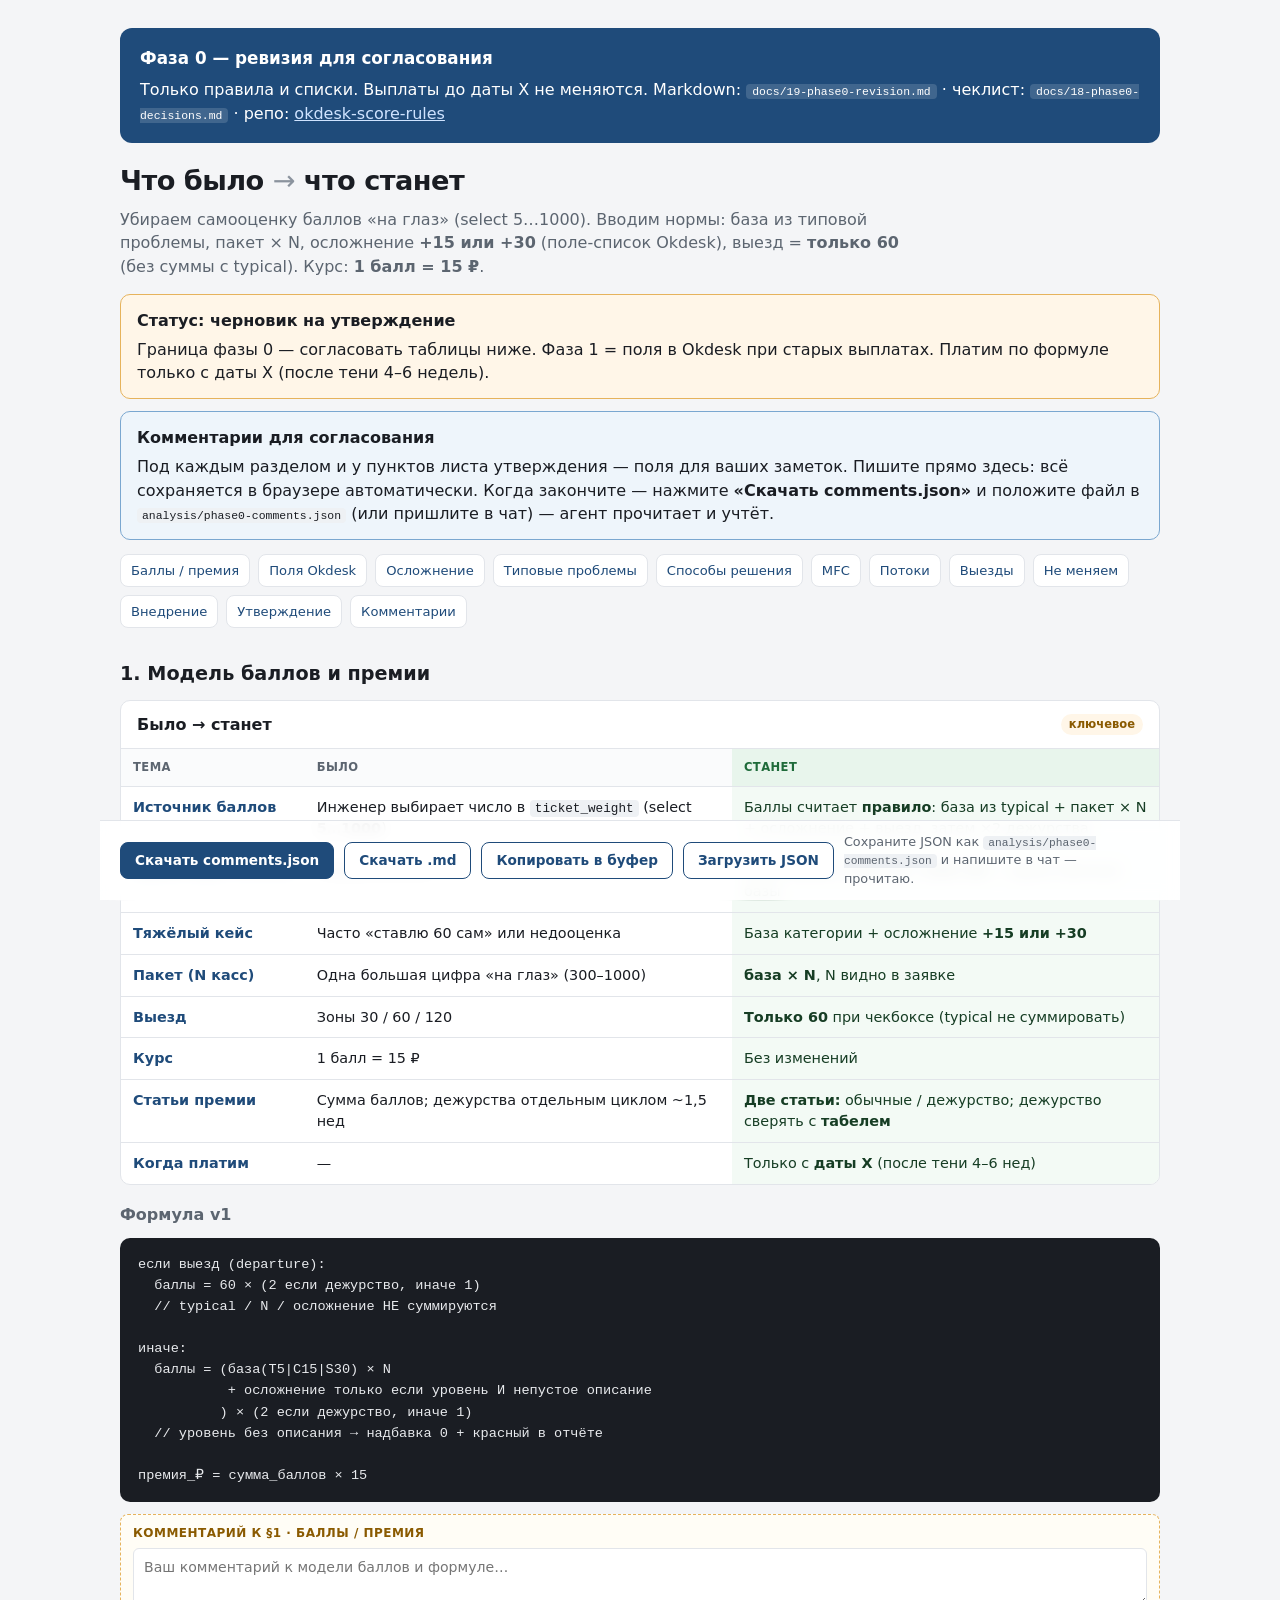
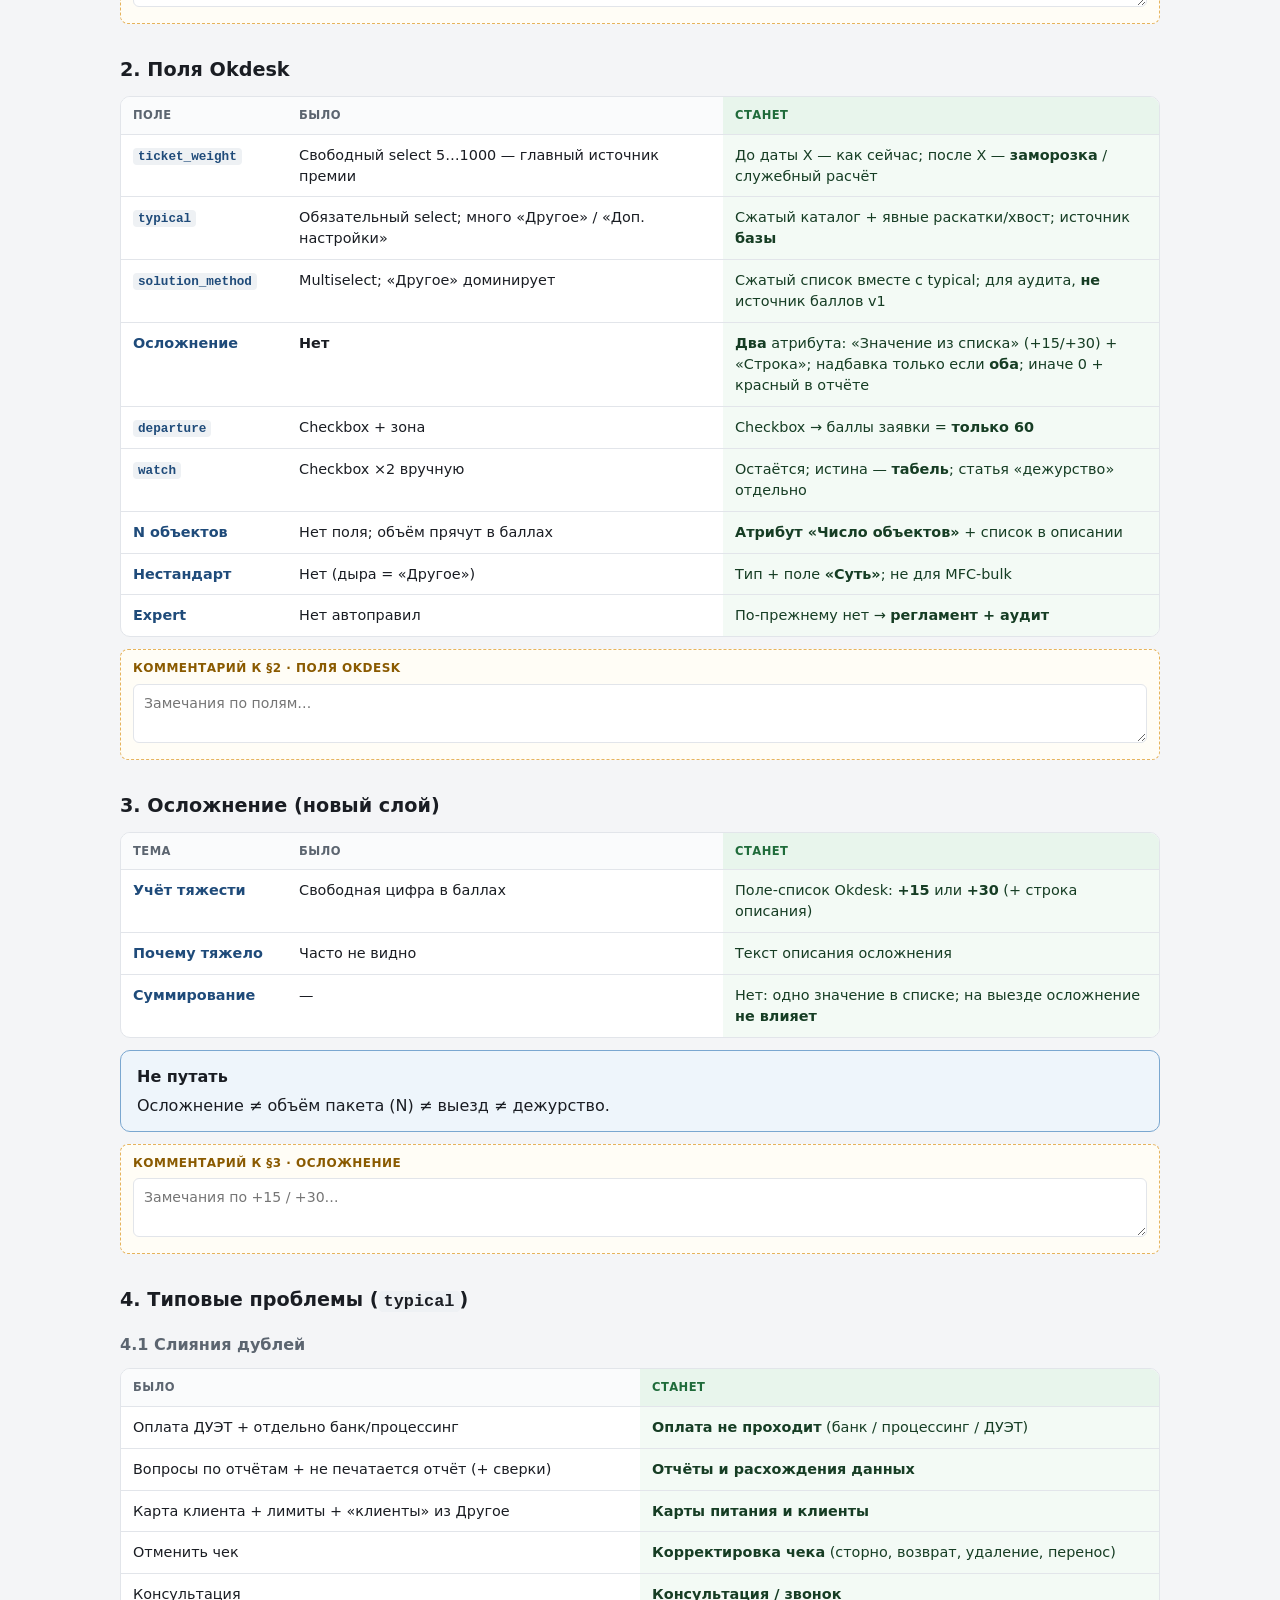
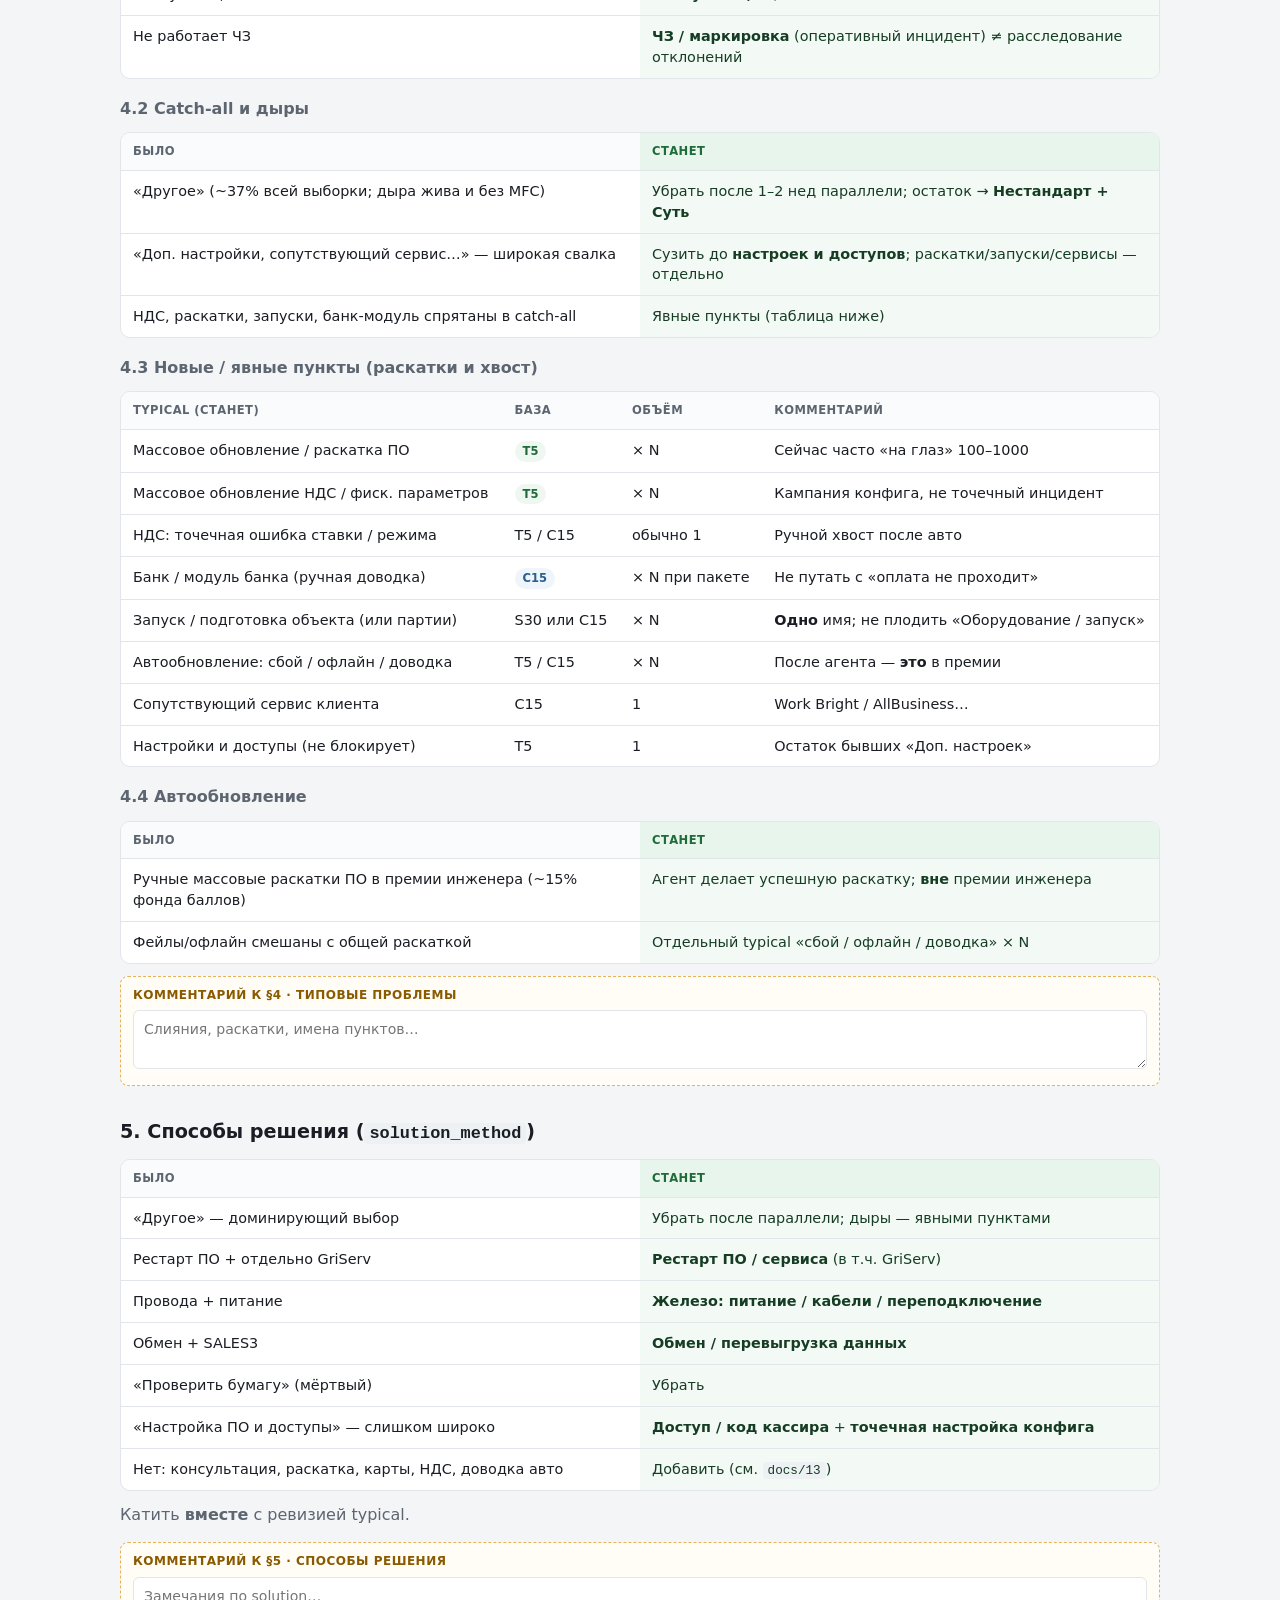
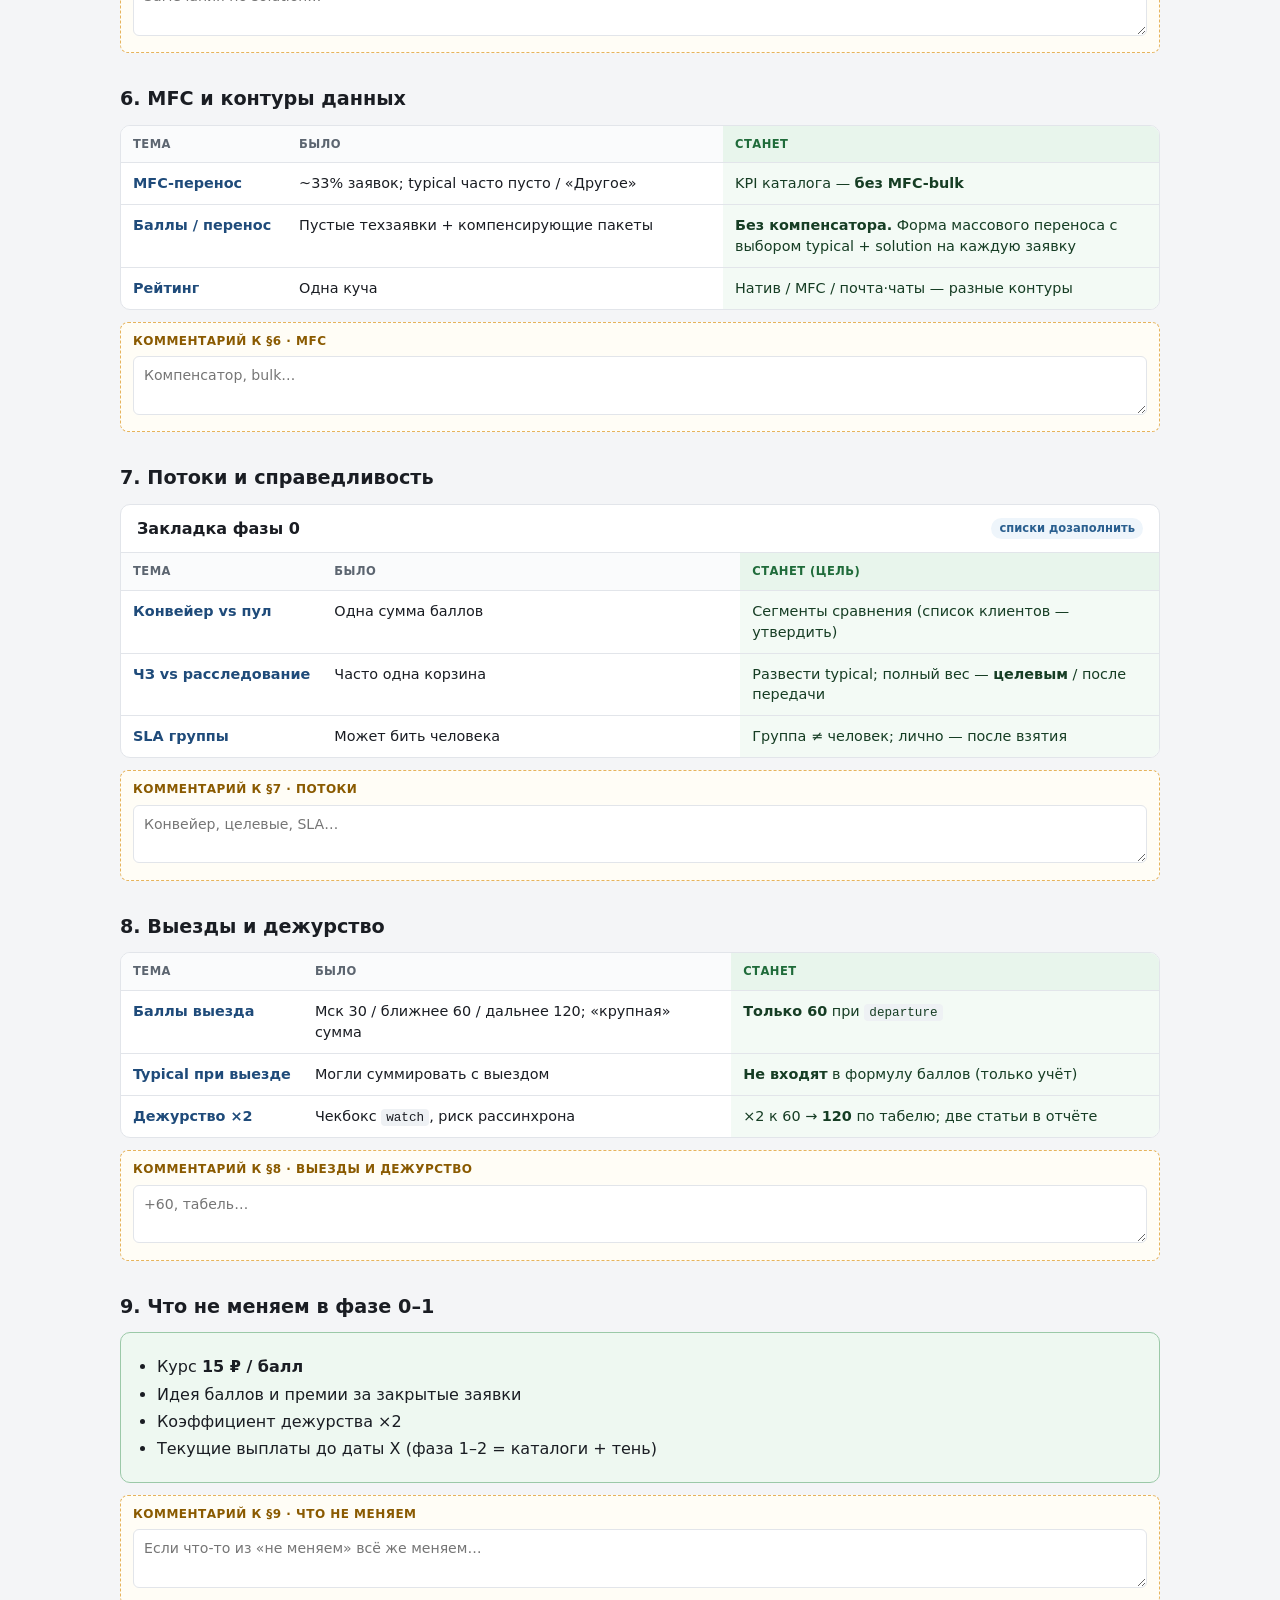
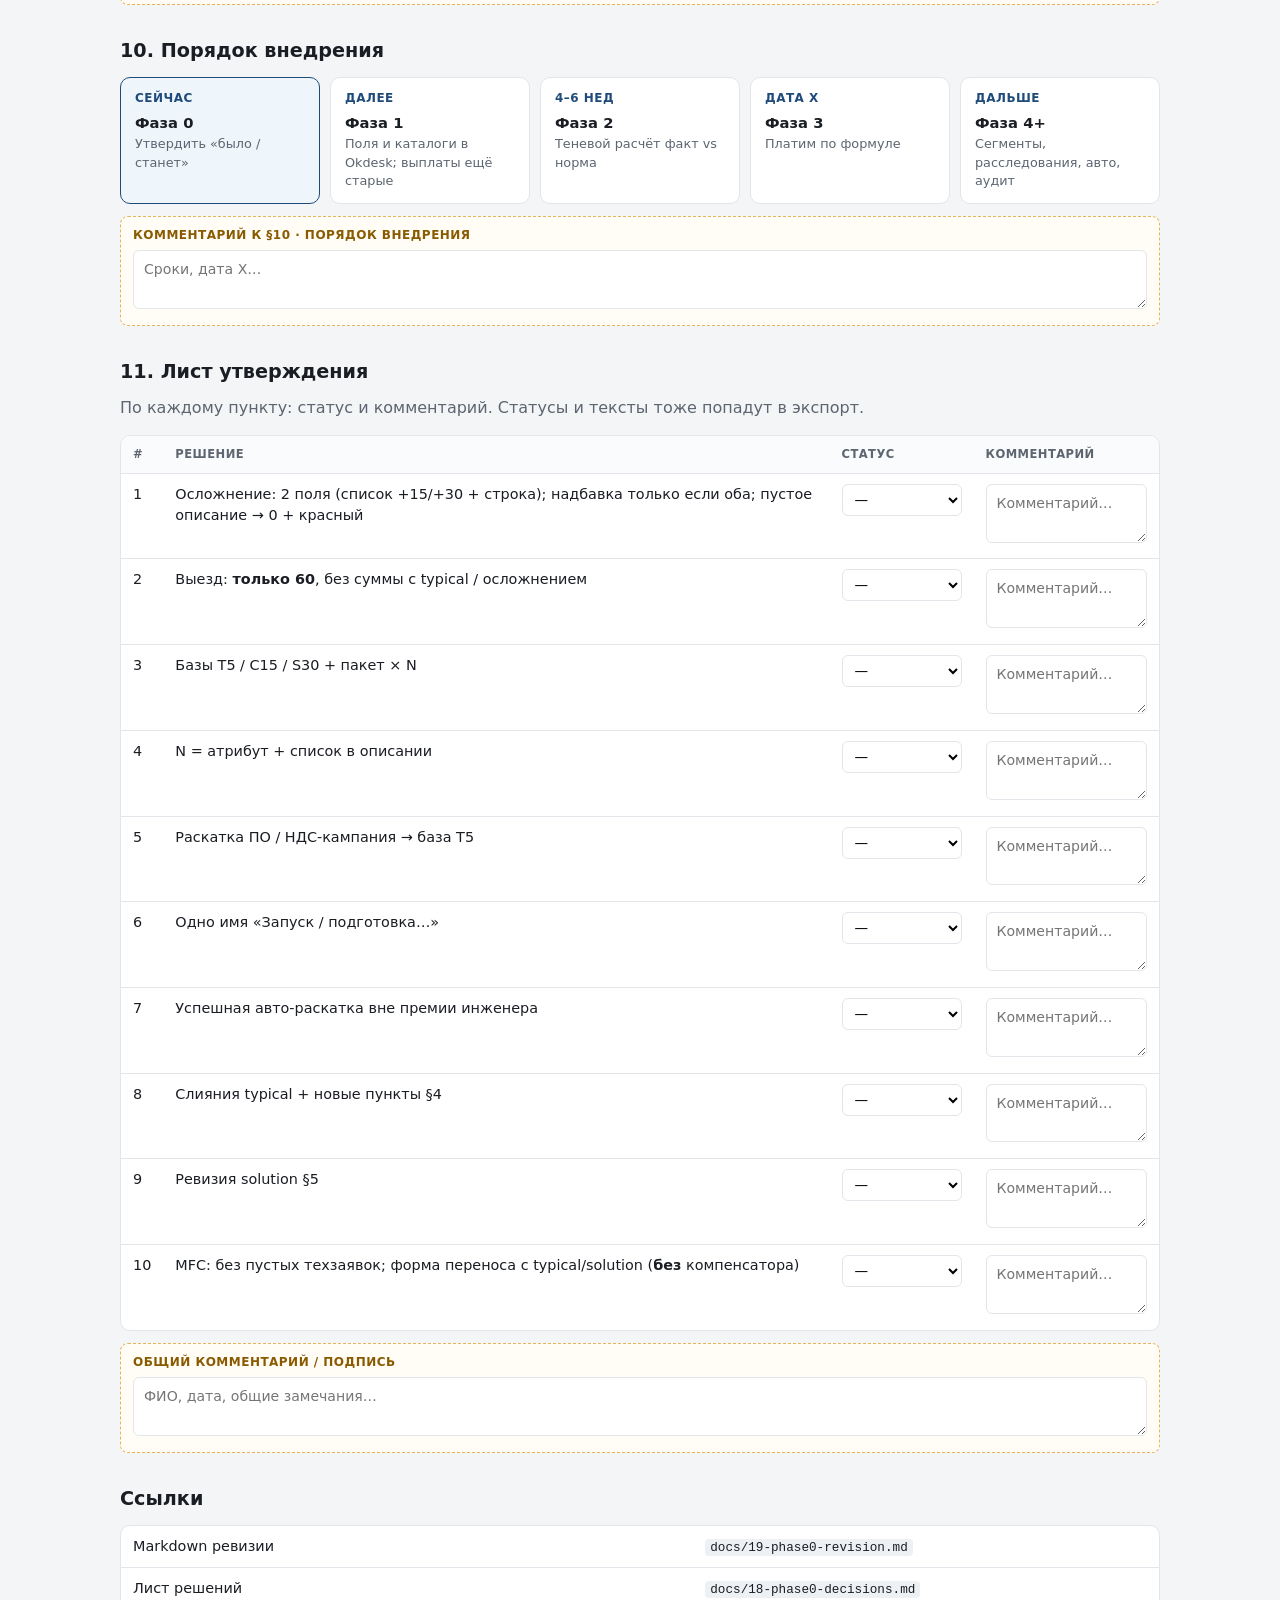
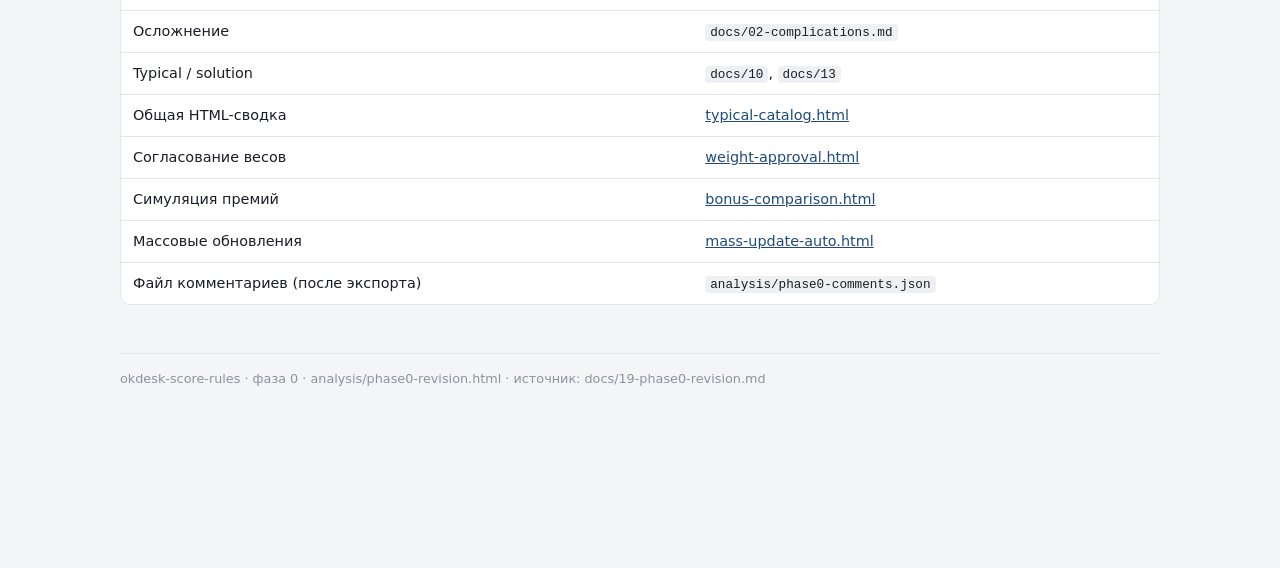
==== commit 0dcf57a2: "Зафиксировать согласованную фазу 0: typical, способы, поля и контекст. Утверждены 22 typical без пре" ====
--- a/analysis/phase0-revision.html
+++ b/analysis/phase0-revision.html
@@ -775,6 +775,7 @@
             <tr><td>Осложнение</td><td><code>docs/02-complications.md</code></td></tr>
             <tr><td>Typical / solution</td><td><code>docs/10</code>, <code>docs/13</code></td></tr>
             <tr><td>Общая HTML-сводка</td><td><a href="typical-catalog.html">typical-catalog.html</a></td></tr>
+            <tr><td>Согласование весов</td><td><a href="weight-approval.html">weight-approval.html</a></td></tr>
             <tr><td>Симуляция премий</td><td><a href="bonus-comparison.html">bonus-comparison.html</a></td></tr>
             <tr><td>Массовые обновления</td><td><a href="mass-update-auto.html">mass-update-auto.html</a></td></tr>
             <tr><td>Файл комментариев (после экспорта)</td><td><code>analysis/phase0-comments.json</code></td></tr>
